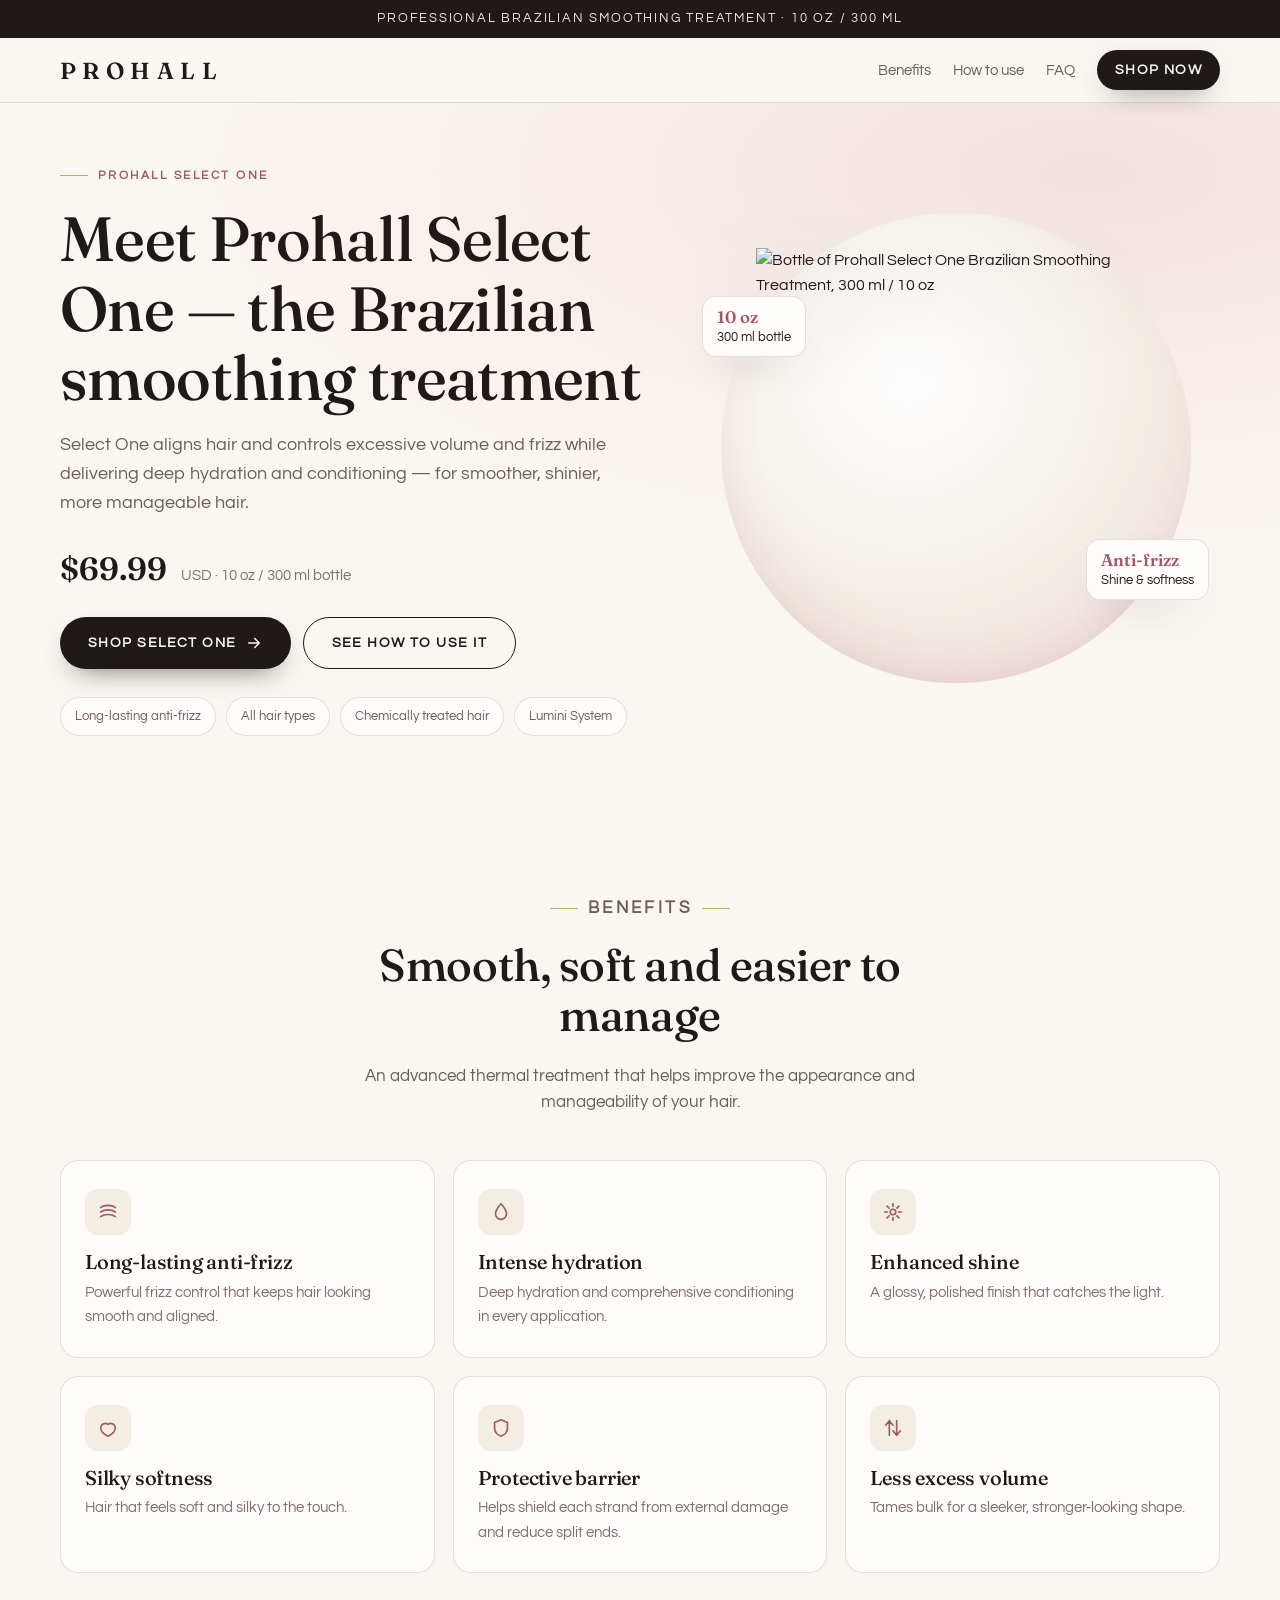
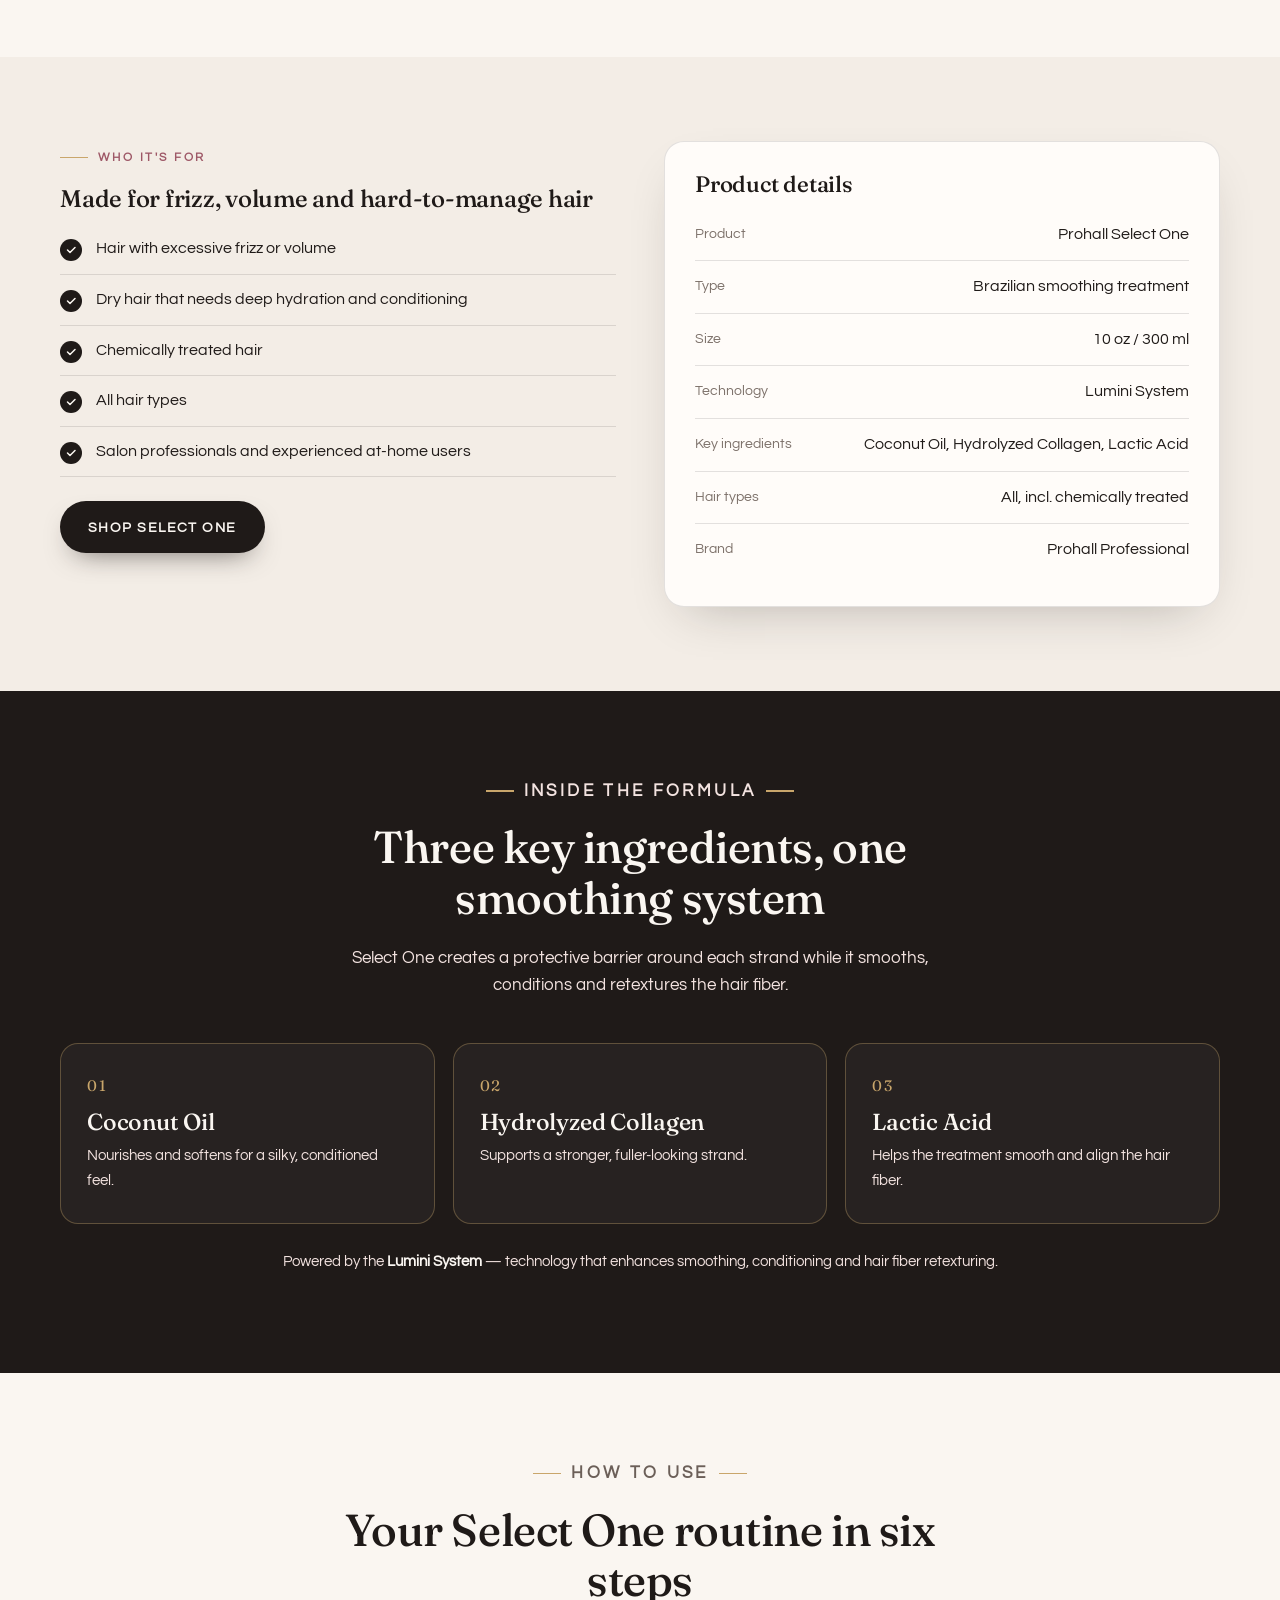
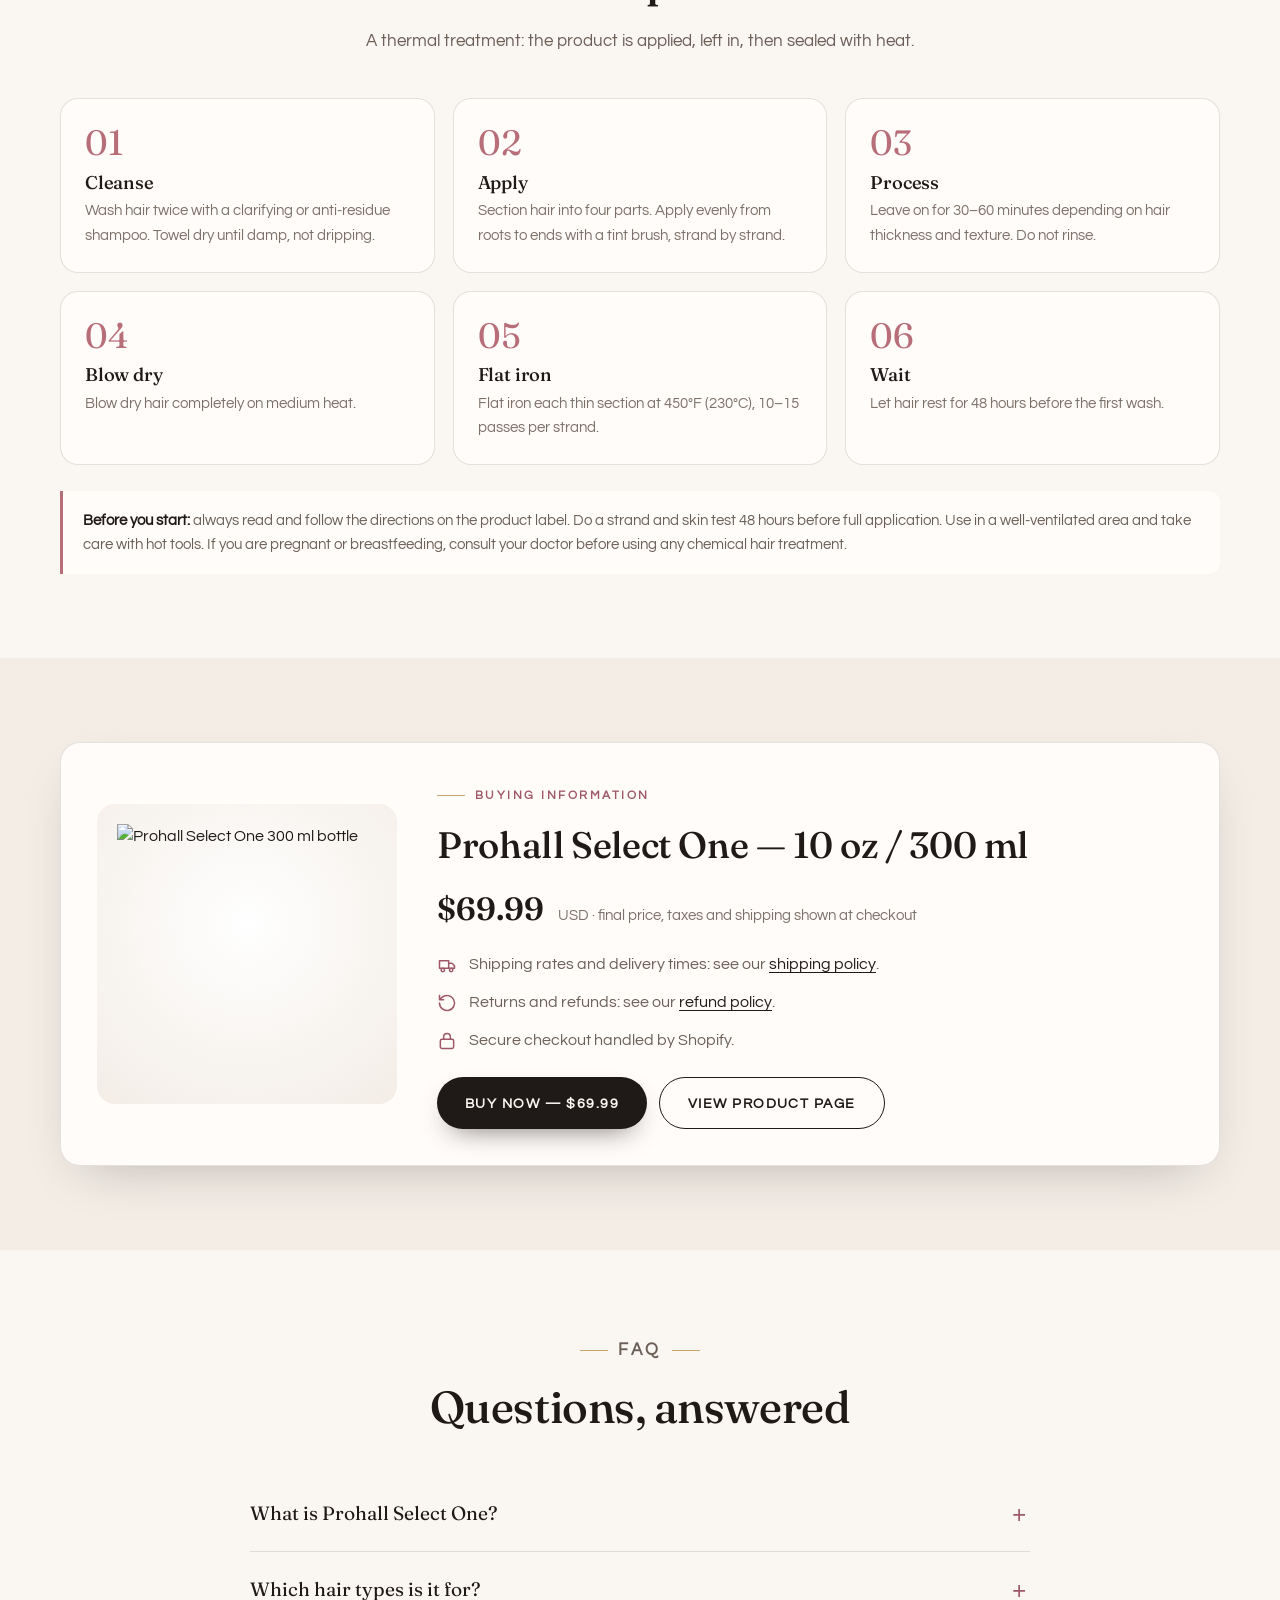
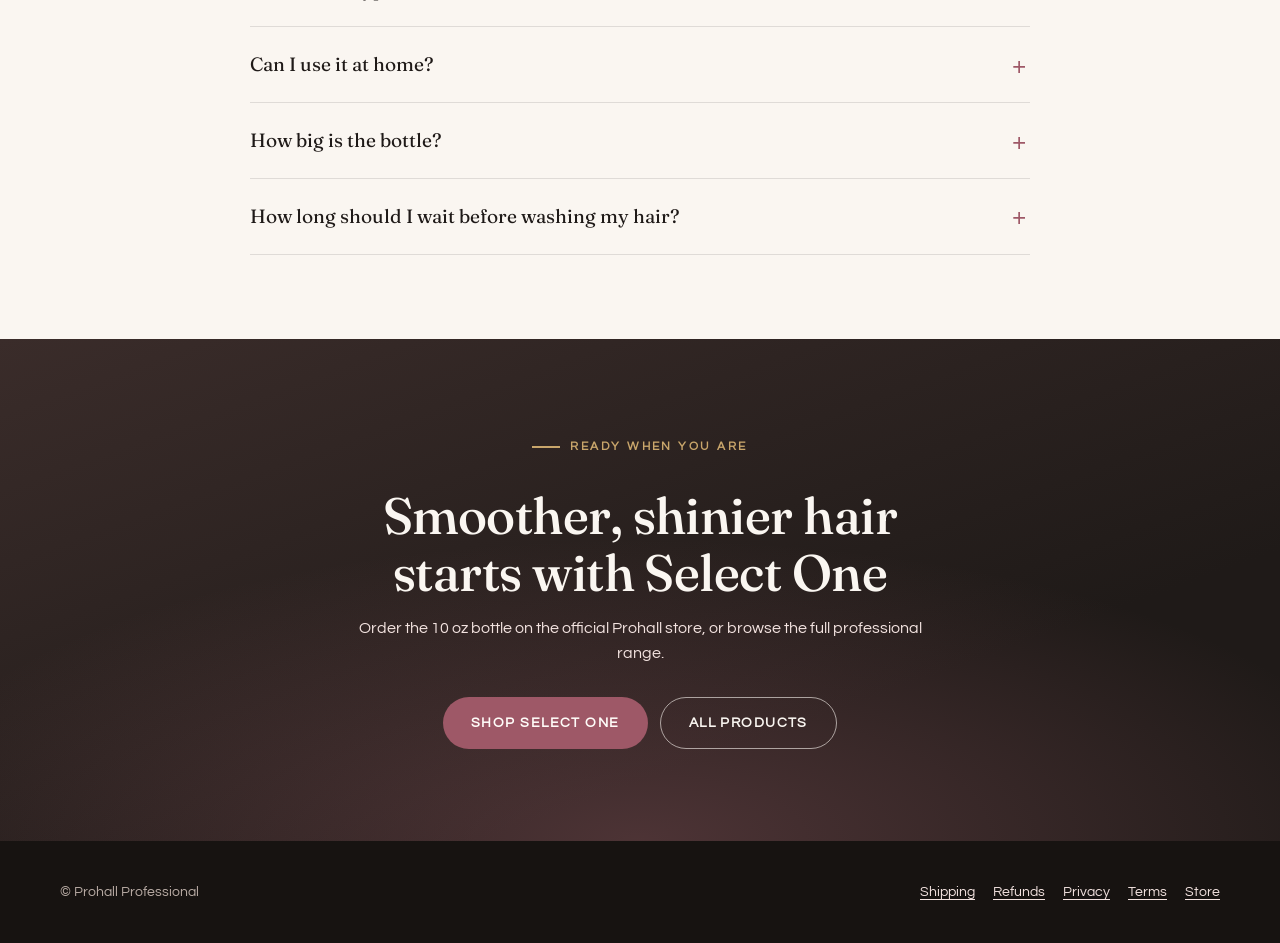
==== select-one/v1/a/index.html @ 4e87264a "Add Prohall Select One A/B landing pages (v1) Co-Authored-By: Claude Opus 5.5 <noreply@anthropic.com" ====
<!doctype html>
<html lang="en">
<head>
  <meta charset="utf-8">
  <meta name="viewport" content="width=device-width, initial-scale=1">
  <!-- VERSION A — headline test. Only the <title> and <h1> differ from version B. -->
  <title>Meet Prohall Select One | Brazilian Smoothing Treatment 10 oz</title>
  <meta name="description" content="Prohall Select One Brazilian Smoothing Treatment 10 oz (300 ml). Controls frizz and excess volume with deep hydration. Suitable for all hair types, including chemically treated hair.">
  <meta name="robots" content="noindex">
  <link rel="preconnect" href="https://fonts.googleapis.com">
  <link rel="preconnect" href="https://fonts.gstatic.com" crossorigin>
  <link rel="stylesheet" href="https://fonts.googleapis.com/css2?family=Fraunces:ital,opsz,wght@0,9..144,400..700;1,9..144,400..700&family=Questrial&display=swap">
  <link rel="preload" as="image" href="https://cdn.shopify.com/s/files/1/0581/4065/5793/files/select-one-300ml-02.png?v=1778501764&width=900">
  <link rel="stylesheet" href="/select-one/v1/assets/styles.css">
</head>
<body>
  <a class="skip" href="#main">Skip to content</a>

  <div class="announce">Professional Brazilian smoothing treatment &middot; 10 oz / 300 ml</div>

  <header class="site-header">
    <div class="wrap">
      <span class="logo" aria-label="Prohall">PROHALL</span>
      <nav class="header-links" aria-label="Page">
        <a class="hide-sm" href="#benefits">Benefits</a>
        <a class="hide-sm" href="#how-to-use">How to use</a>
        <a class="hide-sm" href="#faq">FAQ</a>
        <a class="btn btn-primary" href="https://shop.prohall.ai/products/prohall-select-one">Shop now</a>
      </nav>
    </div>
  </header>

  <main id="main">

    <!-- ============ HERO ============ -->
    <section class="hero" aria-labelledby="hero-title">
      <div class="wrap hero-grid">
        <div>
          <p class="eyebrow">Prohall Select One</p>
          <h1 id="hero-title">Meet Prohall Select One — the Brazilian smoothing treatment</h1>
          <p class="hero-lede">Select One aligns hair and controls excessive volume and frizz while delivering deep hydration and conditioning — for smoother, shinier, more manageable hair.</p>

          <div class="price-row">
            <span class="price">$69.99</span>
            <span class="price-note">USD &middot; 10 oz / 300 ml bottle</span>
          </div>

          <div class="cta-row">
            <a class="btn btn-primary" href="https://shop.prohall.ai/products/prohall-select-one">
              Shop Select One
              <svg viewBox="0 0 24 24" fill="none" stroke="currentColor" stroke-width="2" stroke-linecap="round" stroke-linejoin="round" aria-hidden="true"><path d="M5 12h14M13 6l6 6-6 6"/></svg>
            </a>
            <a class="btn btn-ghost" href="#how-to-use">See how to use it</a>
          </div>

          <ul class="chips" aria-label="Product highlights">
            <li>Long-lasting anti-frizz</li>
            <li>All hair types</li>
            <li>Chemically treated hair</li>
            <li>Lumini System</li>
          </ul>
        </div>

        <div class="hero-visual">
          <div class="halo" aria-hidden="true"></div>
          <img src="https://cdn.shopify.com/s/files/1/0581/4065/5793/files/select-one-300ml-02.png?v=1778501764&width=900"
               width="800" height="800"
               alt="Bottle of Prohall Select One Brazilian Smoothing Treatment, 300 ml / 10 oz">
          <div class="float-tag t1" aria-hidden="true"><strong>10 oz</strong>300 ml bottle</div>
          <div class="float-tag t2" aria-hidden="true"><strong>Anti-frizz</strong>Shine &amp; softness</div>
        </div>
      </div>
    </section>

    <!-- ============ BENEFITS ============ -->
    <section class="section" id="benefits" aria-labelledby="benefits-title">
      <div class="wrap">
        <div class="section-head center">
          <p class="eyebrow">Benefits</p>
          <h2 id="benefits-title">Smooth, soft and easier to manage</h2>
          <p>An advanced thermal treatment that helps improve the appearance and manageability of your hair.</p>
        </div>

        <div class="benefits">
          <article class="benefit">
            <div class="icon"><svg viewBox="0 0 24 24" fill="none" stroke="currentColor" stroke-width="1.8" stroke-linecap="round" stroke-linejoin="round" aria-hidden="true"><path d="M4 7c4-3 12-3 16 0M4 12c4-3 12-3 16 0M4 17c4-3 12-3 16 0"/></svg></div>
            <h3>Long-lasting anti-frizz</h3>
            <p>Powerful frizz control that keeps hair looking smooth and aligned.</p>
          </article>
          <article class="benefit">
            <div class="icon"><svg viewBox="0 0 24 24" fill="none" stroke="currentColor" stroke-width="1.8" stroke-linecap="round" stroke-linejoin="round" aria-hidden="true"><path d="M12 3s6 6.5 6 11a6 6 0 0 1-12 0c0-4.5 6-11 6-11z"/></svg></div>
            <h3>Intense hydration</h3>
            <p>Deep hydration and comprehensive conditioning in every application.</p>
          </article>
          <article class="benefit">
            <div class="icon"><svg viewBox="0 0 24 24" fill="none" stroke="currentColor" stroke-width="1.8" stroke-linecap="round" stroke-linejoin="round" aria-hidden="true"><path d="M12 3v3M12 18v3M3 12h3M18 12h3M5.6 5.6l2.1 2.1M16.3 16.3l2.1 2.1M5.6 18.4l2.1-2.1M16.3 7.7l2.1-2.1"/><circle cx="12" cy="12" r="3"/></svg></div>
            <h3>Enhanced shine</h3>
            <p>A glossy, polished finish that catches the light.</p>
          </article>
          <article class="benefit">
            <div class="icon"><svg viewBox="0 0 24 24" fill="none" stroke="currentColor" stroke-width="1.8" stroke-linecap="round" stroke-linejoin="round" aria-hidden="true"><path d="M20 12c0 5-8 9-8 9s-8-4-8-9a5 5 0 0 1 8-4 5 5 0 0 1 8 4z"/></svg></div>
            <h3>Silky softness</h3>
            <p>Hair that feels soft and silky to the touch.</p>
          </article>
          <article class="benefit">
            <div class="icon"><svg viewBox="0 0 24 24" fill="none" stroke="currentColor" stroke-width="1.8" stroke-linecap="round" stroke-linejoin="round" aria-hidden="true"><path d="M12 3l7 3v6c0 4.5-3 7.5-7 9-4-1.5-7-4.5-7-9V6z"/></svg></div>
            <h3>Protective barrier</h3>
            <p>Helps shield each strand from external damage and reduce split ends.</p>
          </article>
          <article class="benefit">
            <div class="icon"><svg viewBox="0 0 24 24" fill="none" stroke="currentColor" stroke-width="1.8" stroke-linecap="round" stroke-linejoin="round" aria-hidden="true"><path d="M8 4v16M16 4v16M4 9l4-5 4 5M12 15l4 5 4-5"/></svg></div>
            <h3>Less excess volume</h3>
            <p>Tames bulk for a sleeker, stronger-looking shape.</p>
          </article>
        </div>
      </div>
    </section>

    <!-- ============ WHO IT'S FOR + SPEC ============ -->
    <section class="section section-alt" id="details" aria-labelledby="details-title">
      <div class="wrap split">
        <div>
          <p class="eyebrow">Who it's for</p>
          <h2 id="details-title">Made for frizz, volume and hard-to-manage hair</h2>
          <ul class="ticks">
            <li>Hair with excessive frizz or volume</li>
            <li>Dry hair that needs deep hydration and conditioning</li>
            <li>Chemically treated hair</li>
            <li>All hair types</li>
            <li>Salon professionals and experienced at-home users</li>
          </ul>
          <a class="btn btn-primary" href="https://shop.prohall.ai/products/prohall-select-one">Shop Select One</a>
        </div>

        <aside class="spec" aria-label="Product details">
          <h3>Product details</h3>
          <dl>
            <dt>Product</dt><dd>Prohall Select One</dd>
            <dt>Type</dt><dd>Brazilian smoothing treatment</dd>
            <dt>Size</dt><dd>10 oz / 300 ml</dd>
            <dt>Technology</dt><dd>Lumini System</dd>
            <dt>Key ingredients</dt><dd>Coconut Oil, Hydrolyzed Collagen, Lactic Acid</dd>
            <dt>Hair types</dt><dd>All, incl. chemically treated</dd>
            <dt>Brand</dt><dd>Prohall Professional</dd>
          </dl>
        </aside>
      </div>
    </section>

    <!-- ============ INGREDIENTS ============ -->
    <section class="section section-dark" id="ingredients" aria-labelledby="ingredients-title">
      <div class="wrap">
        <div class="section-head center">
          <p class="eyebrow">Inside the formula</p>
          <h2 id="ingredients-title">Three key ingredients, one smoothing system</h2>
          <p>Select One creates a protective barrier around each strand while it smooths, conditions and retextures the hair fiber.</p>
        </div>
        <div class="ingredients">
          <article class="ingredient">
            <span class="num">01</span>
            <h3>Coconut Oil</h3>
            <p>Nourishes and softens for a silky, conditioned feel.</p>
          </article>
          <article class="ingredient">
            <span class="num">02</span>
            <h3>Hydrolyzed Collagen</h3>
            <p>Supports a stronger, fuller-looking strand.</p>
          </article>
          <article class="ingredient">
            <span class="num">03</span>
            <h3>Lactic Acid</h3>
            <p>Helps the treatment smooth and align the hair fiber.</p>
          </article>
        </div>
        <p class="lumini">Powered by the <strong>Lumini System</strong> — technology that enhances smoothing, conditioning and hair fiber retexturing.</p>
      </div>
    </section>

    <!-- ============ HOW TO USE ============ -->
    <section class="section" id="how-to-use" aria-labelledby="howto-title">
      <div class="wrap">
        <div class="section-head center">
          <p class="eyebrow">How to use</p>
          <h2 id="howto-title">Your Select One routine in six steps</h2>
          <p>A thermal treatment: the product is applied, left in, then sealed with heat.</p>
        </div>
        <ol class="steps">
          <li><h3>Cleanse</h3><p>Wash hair twice with a clarifying or anti-residue shampoo. Towel dry until damp, not dripping.</p></li>
          <li><h3>Apply</h3><p>Section hair into four parts. Apply evenly from roots to ends with a tint brush, strand by strand.</p></li>
          <li><h3>Process</h3><p>Leave on for 30–60 minutes depending on hair thickness and texture. Do not rinse.</p></li>
          <li><h3>Blow dry</h3><p>Blow dry hair completely on medium heat.</p></li>
          <li><h3>Flat iron</h3><p>Flat iron each thin section at 450°F (230°C), 10–15 passes per strand.</p></li>
          <li><h3>Wait</h3><p>Let hair rest for 48 hours before the first wash.</p></li>
        </ol>
        <div class="note">
          <strong>Before you start:</strong> always read and follow the directions on the product label. Do a strand and skin test 48 hours before full application. Use in a well-ventilated area and take care with hot tools. If you are pregnant or breastfeeding, consult your doctor before using any chemical hair treatment.
        </div>
      </div>
    </section>

    <!-- ============ BUYING INFORMATION ============ -->
    <section class="section section-alt" id="buy" aria-labelledby="buy-title">
      <div class="wrap">
        <div class="buy-card">
          <div class="pack">
            <img src="https://cdn.shopify.com/s/files/1/0581/4065/5793/files/select-one-300ml-02.png?v=1778501764&width=600"
                 width="600" height="600" loading="lazy"
                 alt="Prohall Select One 300 ml bottle">
          </div>
          <div>
            <p class="eyebrow">Buying information</p>
            <h2 id="buy-title">Prohall Select One — 10 oz / 300 ml</h2>
            <div class="price-row" style="margin:6px 0 4px">
              <span class="price">$69.99</span>
              <span class="price-note">USD &middot; final price, taxes and shipping shown at checkout</span>
            </div>
            <ul class="info-list">
              <li>
                <svg viewBox="0 0 24 24" fill="none" stroke="currentColor" stroke-width="1.8" stroke-linecap="round" stroke-linejoin="round" aria-hidden="true"><path d="M3 7h11v9H3zM14 10h4l3 3v3h-7"/><circle cx="7" cy="18" r="2"/><circle cx="17" cy="18" r="2"/></svg>
                <span>Shipping rates and delivery times: see our <a href="https://shop.prohall.ai/policies/shipping-policy">shipping policy</a>.</span>
              </li>
              <li>
                <svg viewBox="0 0 24 24" fill="none" stroke="currentColor" stroke-width="1.8" stroke-linecap="round" stroke-linejoin="round" aria-hidden="true"><path d="M3 12a9 9 0 1 0 3-6.7L3 8M3 3v5h5"/></svg>
                <span>Returns and refunds: see our <a href="https://shop.prohall.ai/policies/refund-policy">refund policy</a>.</span>
              </li>
              <li>
                <svg viewBox="0 0 24 24" fill="none" stroke="currentColor" stroke-width="1.8" stroke-linecap="round" stroke-linejoin="round" aria-hidden="true"><rect x="4" y="10" width="16" height="11" rx="2"/><path d="M8 10V7a4 4 0 0 1 8 0v3"/></svg>
                <span>Secure checkout handled by Shopify.</span>
              </li>
            </ul>
            <div class="cta-row">
              <a class="btn btn-primary" href="https://shop.prohall.ai/cart/44396030230705:1">Buy now — $69.99</a>
              <a class="btn btn-ghost" href="https://shop.prohall.ai/products/prohall-select-one">View product page</a>
            </div>
          </div>
        </div>
      </div>
    </section>

    <!-- ============ FAQ ============ -->
    <section class="section" id="faq" aria-labelledby="faq-title">
      <div class="wrap">
        <div class="section-head center">
          <p class="eyebrow">FAQ</p>
          <h2 id="faq-title">Questions, answered</h2>
        </div>
        <div class="faq">
          <details>
            <summary>What is Prohall Select One?</summary>
            <p>Select One is a professional Brazilian smoothing treatment from Prohall Professional. It aligns hair and controls excessive volume and frizz while delivering deep hydration and conditioning, using the Lumini System with Coconut Oil, Hydrolyzed Collagen and Lactic Acid.</p>
          </details>
          <details>
            <summary>Which hair types is it for?</summary>
            <p>Select One is suitable for all hair types, including chemically treated hair.</p>
          </details>
          <details>
            <summary>Can I use it at home?</summary>
            <p>Select One is designed for salon professionals, and it can also be applied at home with proper technique. Follow the label directions carefully and use a flat iron you are comfortable with.</p>
          </details>
          <details>
            <summary>How big is the bottle?</summary>
            <p>Each bottle contains 10 oz (300 ml).</p>
          </details>
          <details>
            <summary>How long should I wait before washing my hair?</summary>
            <p>Let your hair rest for 48 hours after the treatment before the first wash.</p>
          </details>
        </div>
      </div>
    </section>

    <!-- ============ FINAL ACTION ============ -->
    <section class="final" aria-labelledby="final-title">
      <div class="wrap">
        <p class="eyebrow">Ready when you are</p>
        <h2 id="final-title">Smoother, shinier hair starts with Select One</h2>
        <p>Order the 10 oz bottle on the official Prohall store, or browse the full professional range.</p>
        <div class="cta-row">
          <a class="btn btn-gold" href="https://shop.prohall.ai/products/prohall-select-one">Shop Select One</a>
          <a class="btn btn-ghost" href="https://shop.prohall.ai/collections/all">All products</a>
        </div>
      </div>
    </section>
  </main>

  <footer class="site-footer">
    <div class="wrap">
      <span>&copy; Prohall Professional</span>
      <nav aria-label="Store policies">
        <a href="https://shop.prohall.ai/policies/shipping-policy">Shipping</a>
        <a href="https://shop.prohall.ai/policies/refund-policy">Refunds</a>
        <a href="https://shop.prohall.ai/policies/privacy-policy">Privacy</a>
        <a href="https://shop.prohall.ai/policies/terms-of-service">Terms</a>
        <a href="https://shop.prohall.ai/">Store</a>
      </nav>
    </div>
  </footer>

  <div class="sticky-buy">
    <span class="s-name"><strong>Select One</strong>$69.99 &middot; 10 oz</span>
    <a class="btn btn-primary" href="https://shop.prohall.ai/products/prohall-select-one">Shop now</a>
  </div>

  <!-- Split tracking: replace this tag with the EXACT one copied from
       Split -> New run -> Install tracking. Same tag on A and B. -->
  <script defer src="https://YOUR-TOOL-DOMAIN/external-landing.js"
    data-split-experiment="EXPERIMENT-ID-FROM-DASHBOARD"
    data-split-storefront="shop.prohall.ai"></script>
</body>
</html>
---- select-one/v1/assets/styles.css ----
/* Prohall Select One — shared layout for versions A and B.
   Both pages load this same file so only the headline differs. */

:root {
  /* Tokens matched to the live shop.prohall.ai theme ("Blush & Champagne", lux-tokens.css) */
  --ivory: #FAF6F1;      /* --lux-canvas   */
  --cream: #F3EDE6;      /* --lux-canvas-2 */
  --sand: #F3E3E0;       /* --lux-blush    */
  --espresso: #1F1A18;   /* --lux-ink      */
  --cocoa: #6B5F58;      /* --lux-ink-soft */
  --muted: #7d716a;
  --gold: #B76E79;       /* --lux-rose (primary accent) */
  --gold-deep: #9E5867;  /* --lux-rose-deep */
  --champagne: #C9A66B;  /* --lux-gold, used sparingly */
  --line: rgba(31, 26, 24, .12);
  --white: #FFFCF9;      /* --lux-card */
  --radius: 18px;        /* theme card radius */
  --radius-lg: 20px;     /* theme media radius */
  --shadow: 0 20px 50px -24px rgba(31, 26, 24, .3);
  --ease: cubic-bezier(.16, 1, .3, 1);
  --serif: "Fraunces", "Cormorant Garamond", Georgia, "Times New Roman", serif;
  --sans: "Questrial", -apple-system, BlinkMacSystemFont, "Segoe UI", Roboto, Arial, sans-serif;
  --wrap: 1200px;        /* theme page width */
}

*, *::before, *::after { box-sizing: border-box; }
html { scroll-behavior: smooth; -webkit-text-size-adjust: 100%; }
@media (prefers-reduced-motion: reduce) { html { scroll-behavior: auto; } * { transition: none !important; animation: none !important; } }

body {
  margin: 0;
  font-family: var(--sans);
  font-size: 16px;
  line-height: 1.6;
  color: var(--espresso);
  background: var(--ivory);
  -webkit-font-smoothing: antialiased;
}

img { max-width: 100%; height: auto; display: block; }
a { color: inherit; }
h1, h2, h3 { font-family: var(--serif); font-weight: 500; line-height: 1.12; margin: 0 0 .5em; letter-spacing: -.01em; }
p { margin: 0 0 1em; }

.wrap { width: 100%; max-width: var(--wrap); margin: 0 auto; padding: 0 20px; }

.skip { position: absolute; left: -9999px; top: 0; background: var(--espresso); color: var(--white); padding: 10px 16px; z-index: 100; }
.skip:focus { left: 12px; top: 12px; }

:focus-visible { outline: 3px solid var(--gold); outline-offset: 3px; border-radius: 6px; }

/* ---------- Buttons ---------- */
.btn {
  display: inline-flex; align-items: center; justify-content: center; gap: .55em;
  min-height: 52px; padding: 0 28px;
  border-radius: 999px;
  font-weight: 600; font-size: .9rem; letter-spacing: .1em; text-transform: uppercase;
  text-decoration: none;
  transition: transform .35s var(--ease), background-color .35s var(--ease), box-shadow .35s var(--ease), color .35s var(--ease);
}
.btn:hover { transform: translateY(-1px); }
.btn-primary { background: var(--espresso); color: var(--ivory); box-shadow: 0 12px 28px -14px rgba(31, 26, 24, .7); }
.btn-primary:hover { background: var(--gold-deep); }
.btn-ghost { background: transparent; color: var(--espresso); border: 1.5px solid var(--espresso); }
.btn-ghost:hover { background: var(--espresso); color: var(--ivory); }
.btn-gold { background: var(--gold-deep); color: var(--white); }
.btn-gold:hover { background: #874a57; }
.btn svg { width: 18px; height: 18px; flex: none; }

/* ---------- Announcement + header ---------- */
.announce {
  background: var(--espresso); color: var(--sand);
  text-align: center; font-size: .8rem; letter-spacing: .14em; text-transform: uppercase;
  padding: 9px 16px;
}
.site-header { border-bottom: 1px solid var(--line); background: rgba(250, 246, 241, .92); backdrop-filter: blur(8px); position: sticky; top: 0; z-index: 20; }
.site-header .wrap { display: flex; align-items: center; justify-content: space-between; height: 64px; }
.logo { font-family: var(--serif); font-size: 1.45rem; letter-spacing: .28em; text-decoration: none; font-weight: 600; }
.header-links { display: flex; align-items: center; gap: 22px; font-size: .92rem; }
.header-links a { text-decoration: none; color: var(--cocoa); }
.header-links a:hover { color: var(--espresso); text-decoration: underline; text-underline-offset: 4px; }
.header-links .btn { min-height: 40px; padding: 0 18px; font-size: .88rem; color: var(--ivory); }
.header-links .btn:hover { color: var(--ivory); text-decoration: none; }
@media (max-width: 640px) { .header-links .hide-sm { display: none; } }

/* ---------- Hero ---------- */
.hero { position: relative; overflow: hidden; padding: 56px 0 72px; background: radial-gradient(120% 90% at 85% 10%, #F3E3E0 0%, rgba(243, 227, 224, 0) 60%), var(--ivory); }
.hero-grid { display: grid; grid-template-columns: 1.05fr .95fr; gap: 48px; align-items: center; }
.eyebrow { display: inline-flex; align-items: center; gap: 10px; font-size: .78rem; letter-spacing: .2em; text-transform: uppercase; color: var(--gold-deep); font-weight: 600; margin-bottom: 18px; }
.eyebrow::before { content: ""; width: 28px; height: 1.5px; background: var(--champagne); }
.hero h1 { font-size: clamp(2.3rem, 5.2vw, 3.9rem); margin-bottom: 18px; }
.hero h1 em { font-style: italic; color: var(--gold-deep); }
.hero-lede { font-size: 1.12rem; color: var(--cocoa); max-width: 34em; }
.price-row { display: flex; align-items: baseline; gap: 14px; margin: 26px 0 22px; flex-wrap: wrap; }
.price { font-family: var(--serif); font-size: 2rem; font-weight: 600; }
.price-note { color: var(--muted); font-size: .92rem; }
.cta-row { display: flex; flex-wrap: wrap; gap: 12px; }
.chips { list-style: none; padding: 0; margin: 28px 0 0; display: flex; flex-wrap: wrap; gap: 10px; }
.chips li { font-size: .84rem; padding: 8px 14px; border: 1px solid var(--line); border-radius: 999px; background: var(--white); color: var(--cocoa); }

.hero-visual { position: relative; display: grid; place-items: center; }
.hero-visual .halo { position: absolute; width: min(92%, 470px); aspect-ratio: 1; border-radius: 50%; background: radial-gradient(circle at 40% 35%, #fff 0%, var(--cream) 55%, var(--sand) 100%); box-shadow: inset 0 -30px 60px -30px rgba(183, 110, 121, .3); }
.hero-visual img { position: relative; width: min(78%, 400px); filter: drop-shadow(0 30px 40px rgba(31, 26, 24, .25)); }
.float-tag { position: absolute; background: var(--white); border: 1px solid var(--line); border-radius: 14px; padding: 10px 14px; font-size: .82rem; box-shadow: var(--shadow); line-height: 1.3; }
.float-tag strong { display: block; font-family: var(--serif); font-size: 1.05rem; font-weight: 600; color: var(--gold-deep); }
.float-tag.t1 { top: 12%; left: 2%; }
.float-tag.t2 { bottom: 12%; right: 2%; }

@media (max-width: 880px) {
  .hero { padding: 36px 0 56px; }
  .hero-grid { grid-template-columns: 1fr; gap: 36px; }
  .hero-visual { order: -1; min-height: 240px; }
  .hero-visual .halo { width: min(64%, 260px); }
  .hero-visual img { width: min(46%, 200px); }
  .float-tag { padding: 7px 11px; font-size: .74rem; }
  .float-tag strong { font-size: .92rem; }
  .float-tag.t1 { top: 6%; left: 0; }
  .float-tag.t2 { bottom: 6%; right: 0; }
  .hero h1 { font-size: clamp(2rem, 8.4vw, 2.6rem); }
  .announce { font-size: .7rem; letter-spacing: .1em; }
  .cta-row .btn { flex: 1 1 100%; }
}

/* ---------- Sections ---------- */
section { scroll-margin-top: 72px; }
.section { padding: 84px 0; }
.section-alt { background: var(--cream); }
.section-dark { background: var(--espresso); color: var(--ivory); }
.section-head { max-width: 640px; margin-bottom: 44px; }
.section-head.center { margin-left: auto; margin-right: auto; text-align: center; }
.section-head.center .eyebrow::after { content: ""; width: 28px; height: 1.5px; background: var(--champagne); }
.section-dark .eyebrow, .final .eyebrow { color: var(--champagne); }
.section-head h2 { font-size: clamp(1.9rem, 3.8vw, 2.8rem); }
.section-head p { color: var(--cocoa); font-size: 1.05rem; }
.section-dark .section-head p { color: var(--sand); }
@media (max-width: 640px) { .section { padding: 60px 0; } }

/* Benefits */
.benefits { display: grid; grid-template-columns: repeat(3, 1fr); gap: 18px; }
.benefit { background: var(--white); border: 1px solid var(--line); border-radius: var(--radius); padding: 28px 24px; transition: transform .2s ease, box-shadow .2s ease; }
.benefit:hover { transform: translateY(-3px); box-shadow: var(--shadow); }
.benefit .icon { width: 46px; height: 46px; border-radius: 12px; display: grid; place-items: center; background: var(--cream); color: var(--gold-deep); margin-bottom: 16px; }
.benefit .icon svg { width: 22px; height: 22px; }
.benefit h3 { font-size: 1.25rem; margin-bottom: 6px; }
.benefit p { color: var(--muted); margin: 0; font-size: .96rem; }
@media (max-width: 880px) { .benefits { grid-template-columns: 1fr 1fr; } }
@media (max-width: 560px) { .benefits { grid-template-columns: 1fr; } }

/* Who it's for + spec */
.split { display: grid; grid-template-columns: 1fr 1fr; gap: 48px; align-items: start; }
@media (max-width: 880px) { .split { grid-template-columns: 1fr; gap: 32px; } }
.ticks { list-style: none; padding: 0; margin: 0 0 24px; }
.ticks li { position: relative; padding: 12px 0 12px 36px; border-bottom: 1px solid var(--line); }
.ticks li::before { content: ""; position: absolute; left: 0; top: 15px; width: 22px; height: 22px; border-radius: 50%; background: var(--espresso) url("data:image/svg+xml,%3Csvg xmlns='http://www.w3.org/2000/svg' viewBox='0 0 24 24' fill='none' stroke='%23FAF6F1' stroke-width='3' stroke-linecap='round' stroke-linejoin='round'%3E%3Cpath d='M5 12l5 5L20 7'/%3E%3C/svg%3E") center / 12px no-repeat; }
.spec { background: var(--white); border: 1px solid var(--line); border-radius: var(--radius-lg); padding: 30px; box-shadow: var(--shadow); }
.spec h3 { font-size: 1.4rem; }
.spec dl { margin: 0; display: grid; grid-template-columns: auto 1fr; }
.spec dt, .spec dd { padding: 13px 0; border-bottom: 1px solid var(--line); margin: 0; }
.spec dt { color: var(--muted); font-size: .9rem; padding-right: 18px; }
.spec dd { font-weight: 500; text-align: right; }
.spec dl > :nth-last-child(-n+2) { border-bottom: 0; }

/* Ingredients */
.ingredients { display: grid; grid-template-columns: repeat(3, 1fr); gap: 18px; }
.ingredient { border: 1px solid rgba(201, 166, 107, .35); border-radius: var(--radius); padding: 30px 26px; background: rgba(255, 255, 255, .04); }
.ingredient .num { font-family: var(--serif); font-size: .95rem; color: var(--champagne); letter-spacing: .1em; }
.ingredient h3 { font-size: 1.45rem; margin: 10px 0 8px; color: var(--ivory); }
.ingredient p { color: var(--sand); margin: 0; font-size: .96rem; }
.lumini { margin-top: 26px; text-align: center; color: var(--sand); font-size: .95rem; }
.lumini strong { color: var(--ivory); }
@media (max-width: 880px) { .ingredients { grid-template-columns: 1fr; } }

/* Steps */
.steps { list-style: none; counter-reset: step; padding: 0; margin: 0; display: grid; grid-template-columns: repeat(3, 1fr); gap: 18px; }
.steps li { counter-increment: step; background: var(--white); border: 1px solid var(--line); border-radius: var(--radius); padding: 26px 24px 24px; position: relative; }
.steps li::before { content: counter(step, decimal-leading-zero); font-family: var(--serif); font-size: 2.2rem; color: var(--gold); line-height: 1; display: block; margin-bottom: 12px; }
.steps h3 { font-size: 1.15rem; margin-bottom: 6px; }
.steps p { margin: 0; color: var(--muted); font-size: .95rem; }
@media (max-width: 880px) { .steps { grid-template-columns: 1fr 1fr; } }
@media (max-width: 560px) { .steps { grid-template-columns: 1fr; } }
.note { margin-top: 26px; padding: 18px 20px; border-left: 3px solid var(--gold); background: var(--white); border-radius: 0 12px 12px 0; font-size: .92rem; color: var(--cocoa); }
.note strong { color: var(--espresso); }

/* Buying info */
.buy-card { display: grid; grid-template-columns: 300px 1fr; gap: 40px; align-items: center; background: var(--white); border: 1px solid var(--line); border-radius: var(--radius-lg); padding: 36px; box-shadow: var(--shadow); }
.buy-card .pack { background: radial-gradient(circle at 50% 40%, #fff, var(--cream)); border-radius: var(--radius); padding: 20px; }
.buy-card h2 { font-size: clamp(1.7rem, 3vw, 2.3rem); }
.info-list { list-style: none; padding: 0; margin: 18px 0 24px; display: grid; gap: 12px; }
.info-list li { display: flex; gap: 12px; align-items: flex-start; color: var(--cocoa); }
.info-list svg { width: 20px; height: 20px; flex: none; color: var(--gold-deep); margin-top: 3px; }
.info-list a { color: var(--espresso); font-weight: 500; text-underline-offset: 3px; }
@media (max-width: 760px) { .buy-card { grid-template-columns: 1fr; padding: 24px; gap: 20px; } .buy-card .pack { max-width: 240px; margin: 0 auto; } }

/* FAQ */
.faq { max-width: 780px; margin: 0 auto; }
.faq details { border-bottom: 1px solid var(--line); }
.faq summary { list-style: none; cursor: pointer; padding: 22px 40px 22px 0; font-family: var(--serif); font-size: 1.2rem; position: relative; }
.faq summary::-webkit-details-marker { display: none; }
.faq summary::after { content: "+"; position: absolute; right: 4px; top: 50%; transform: translateY(-50%); font-family: var(--sans); font-size: 1.6rem; color: var(--gold-deep); transition: transform .2s ease; }
.faq details[open] summary::after { transform: translateY(-50%) rotate(45deg); }
.faq details p { color: var(--cocoa); padding-bottom: 20px; margin: 0; }

/* Final CTA */
.final { text-align: center; background: linear-gradient(160deg, #3a2c2a 0%, var(--espresso) 70%); color: var(--ivory); padding: 92px 0; position: relative; overflow: hidden; }
.final::before { content: ""; position: absolute; inset: auto -10% -60% -10%; height: 120%; background: radial-gradient(closest-side, rgba(183, 110, 121, .3), transparent); pointer-events: none; }
.final .wrap { position: relative; }
.final h2 { font-size: clamp(2rem, 4.4vw, 3.2rem); max-width: 18ch; margin: 0 auto 14px; }
.final p { color: var(--sand); max-width: 36em; margin: 0 auto 30px; }
.final .cta-row { justify-content: center; }
.final .btn-ghost { color: var(--ivory); border-color: rgba(250, 246, 241, .6); }
.final .btn-ghost:hover { background: var(--ivory); color: var(--espresso); }
@media (max-width: 560px) { .final .cta-row .btn { flex: 1 1 100%; } }

/* Footer */
.site-footer { background: #171311; color: #b9aca5; padding: 40px 0 110px; font-size: .88rem; }
.site-footer .wrap { display: flex; flex-wrap: wrap; justify-content: space-between; gap: 20px; }
.site-footer nav { display: flex; flex-wrap: wrap; gap: 18px; }
.site-footer a { color: #F3E3E0; text-underline-offset: 3px; }
@media (min-width: 881px) { .site-footer { padding-bottom: 40px; } }

/* Sticky mobile buy bar */
.sticky-buy { position: fixed; left: 0; right: 0; bottom: 0; z-index: 30; display: none; align-items: center; gap: 12px; padding: 12px 16px calc(12px + env(safe-area-inset-bottom)); background: rgba(250, 246, 241, .97); border-top: 1px solid var(--line); box-shadow: 0 -10px 30px -18px rgba(31, 26, 24, .4); }
.sticky-buy .s-name { flex: 1; line-height: 1.25; font-size: .9rem; }
.sticky-buy .s-name strong { display: block; font-family: var(--serif); font-size: 1rem; }
.sticky-buy .btn { min-height: 46px; padding: 0 22px; }
@media (max-width: 880px) { .sticky-buy { display: flex; } }
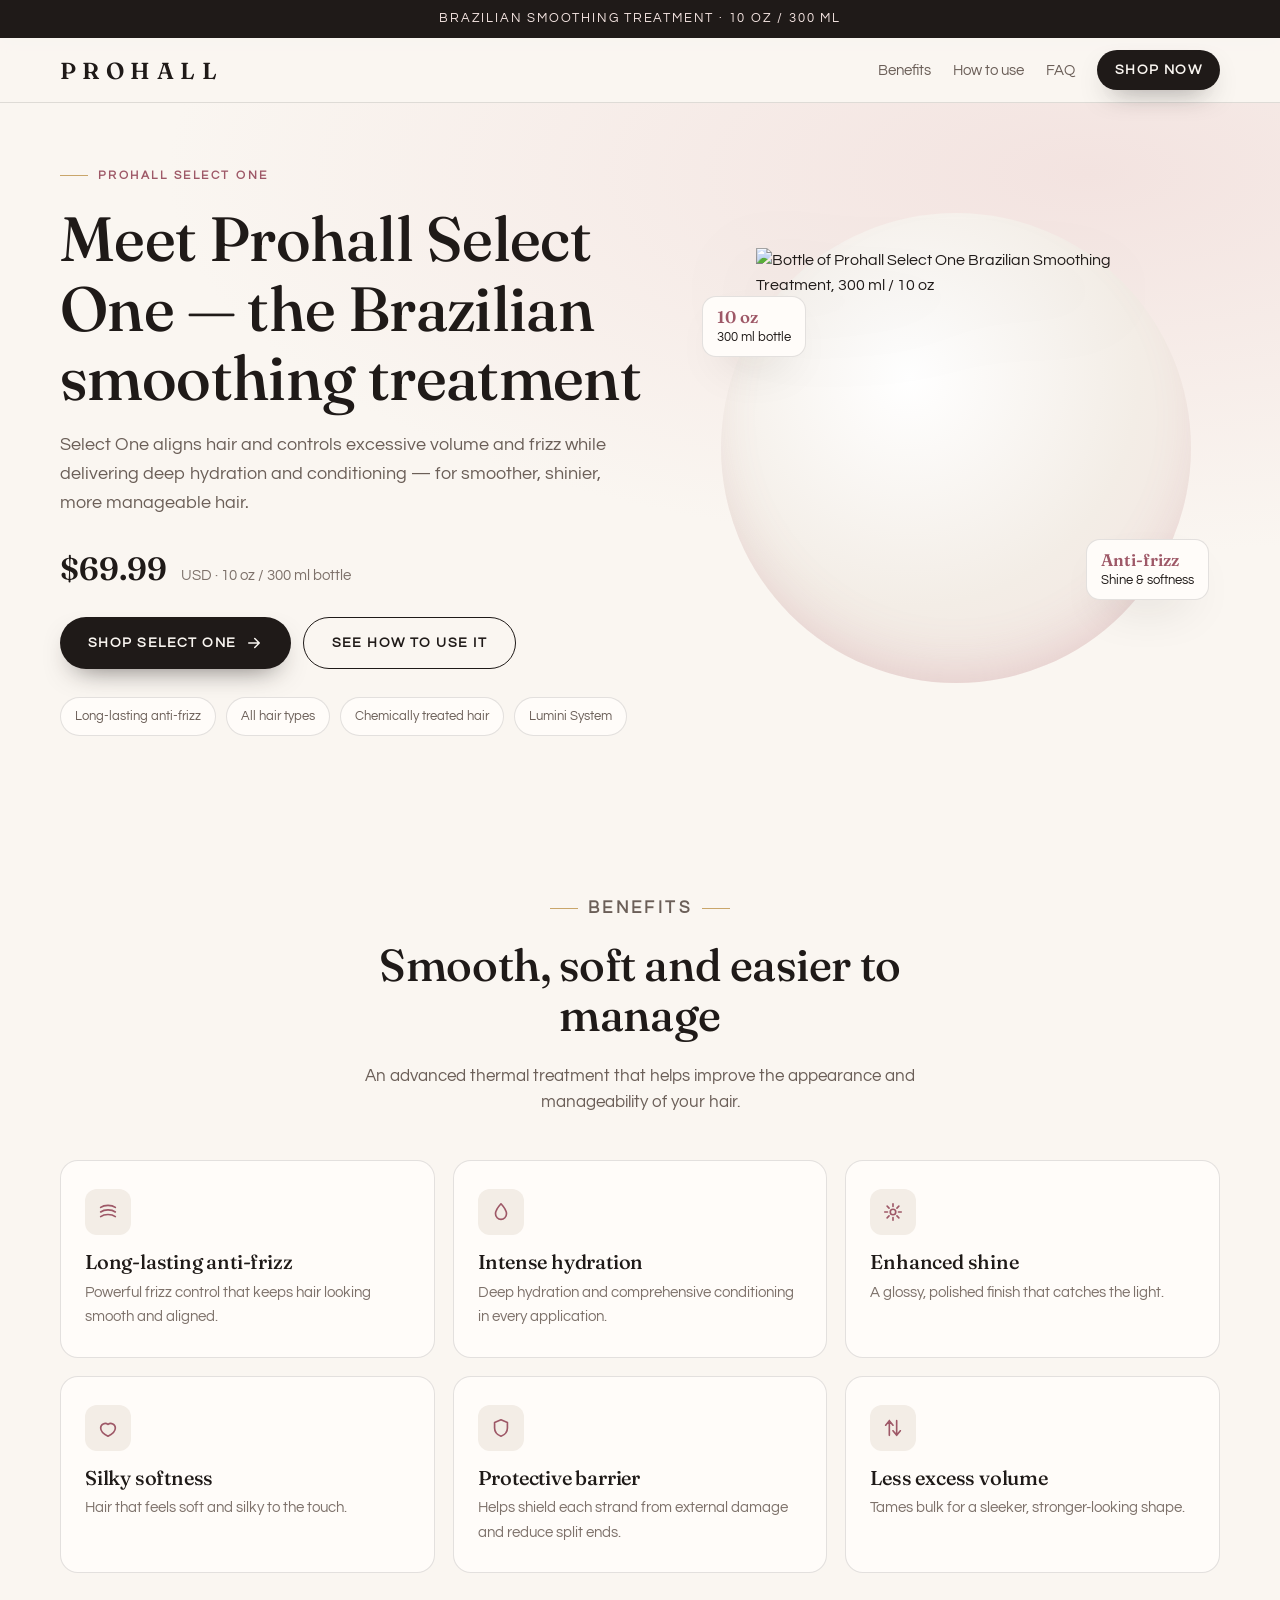
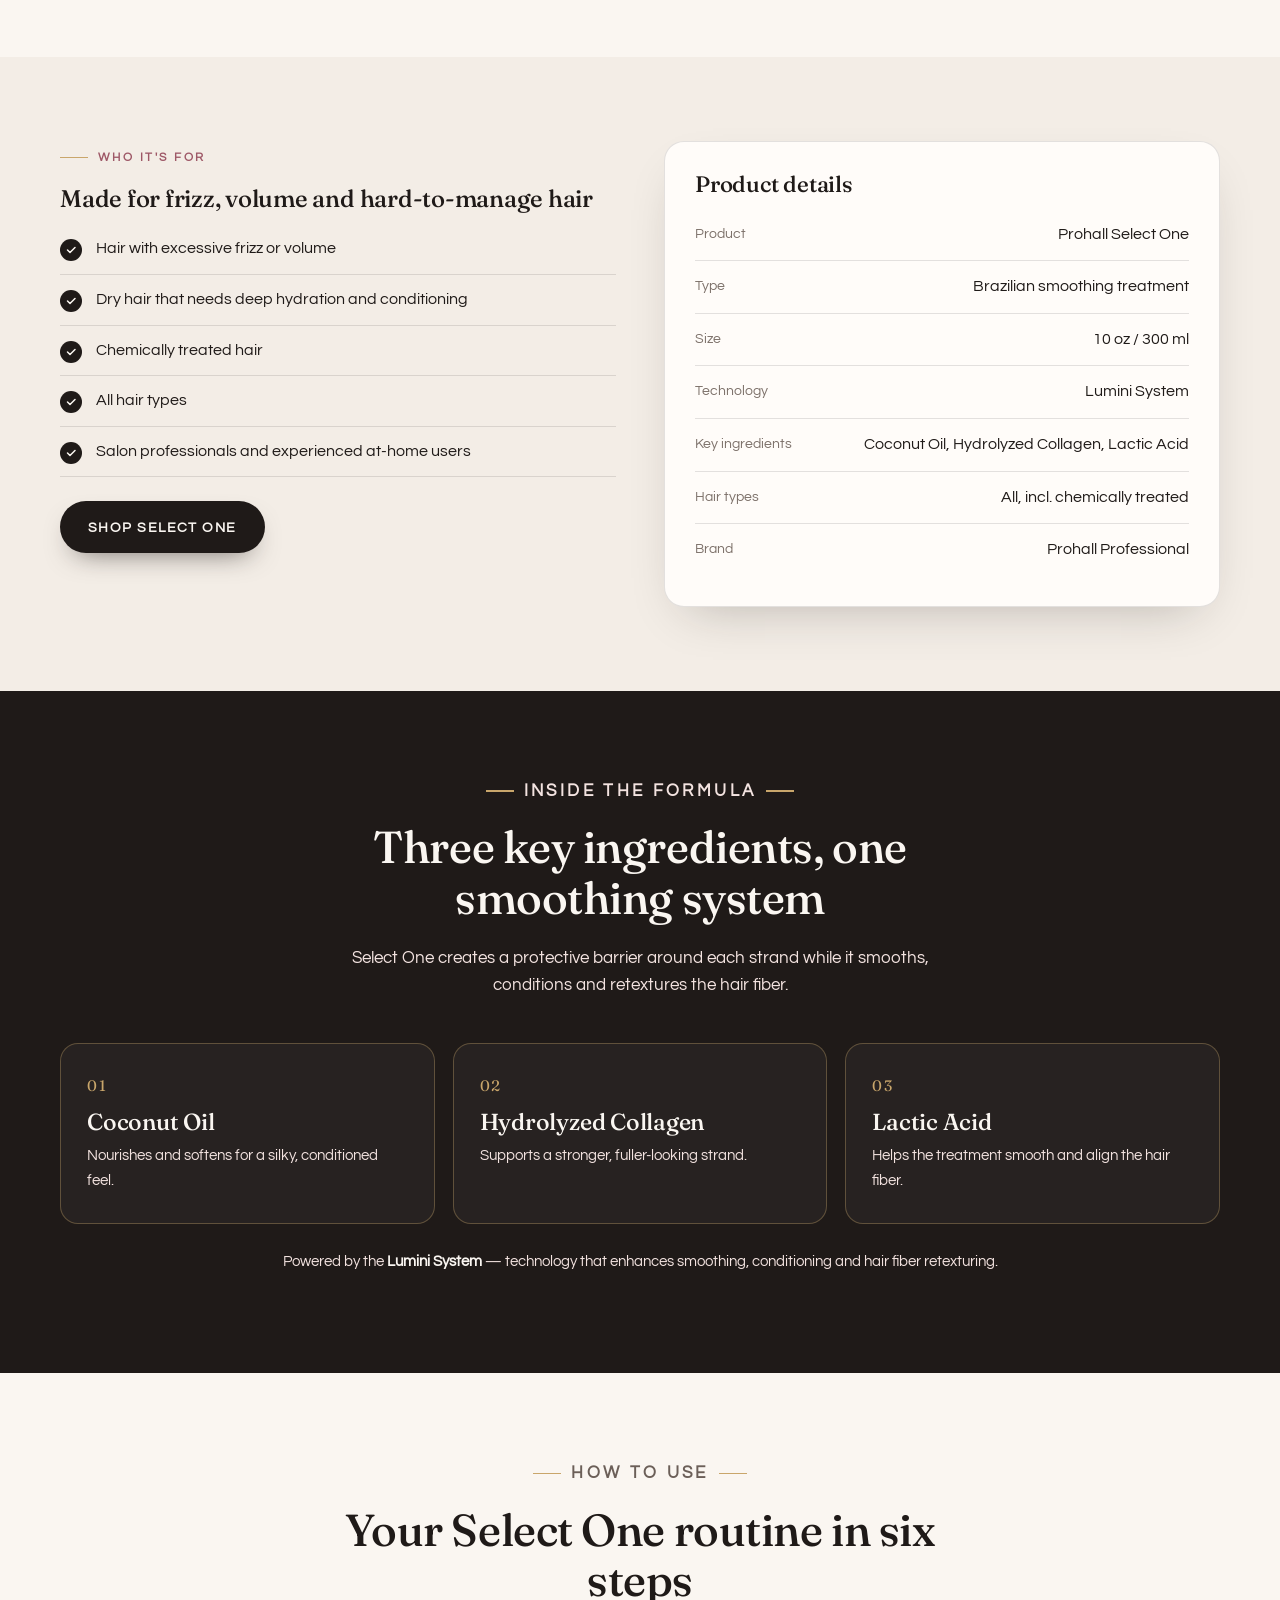
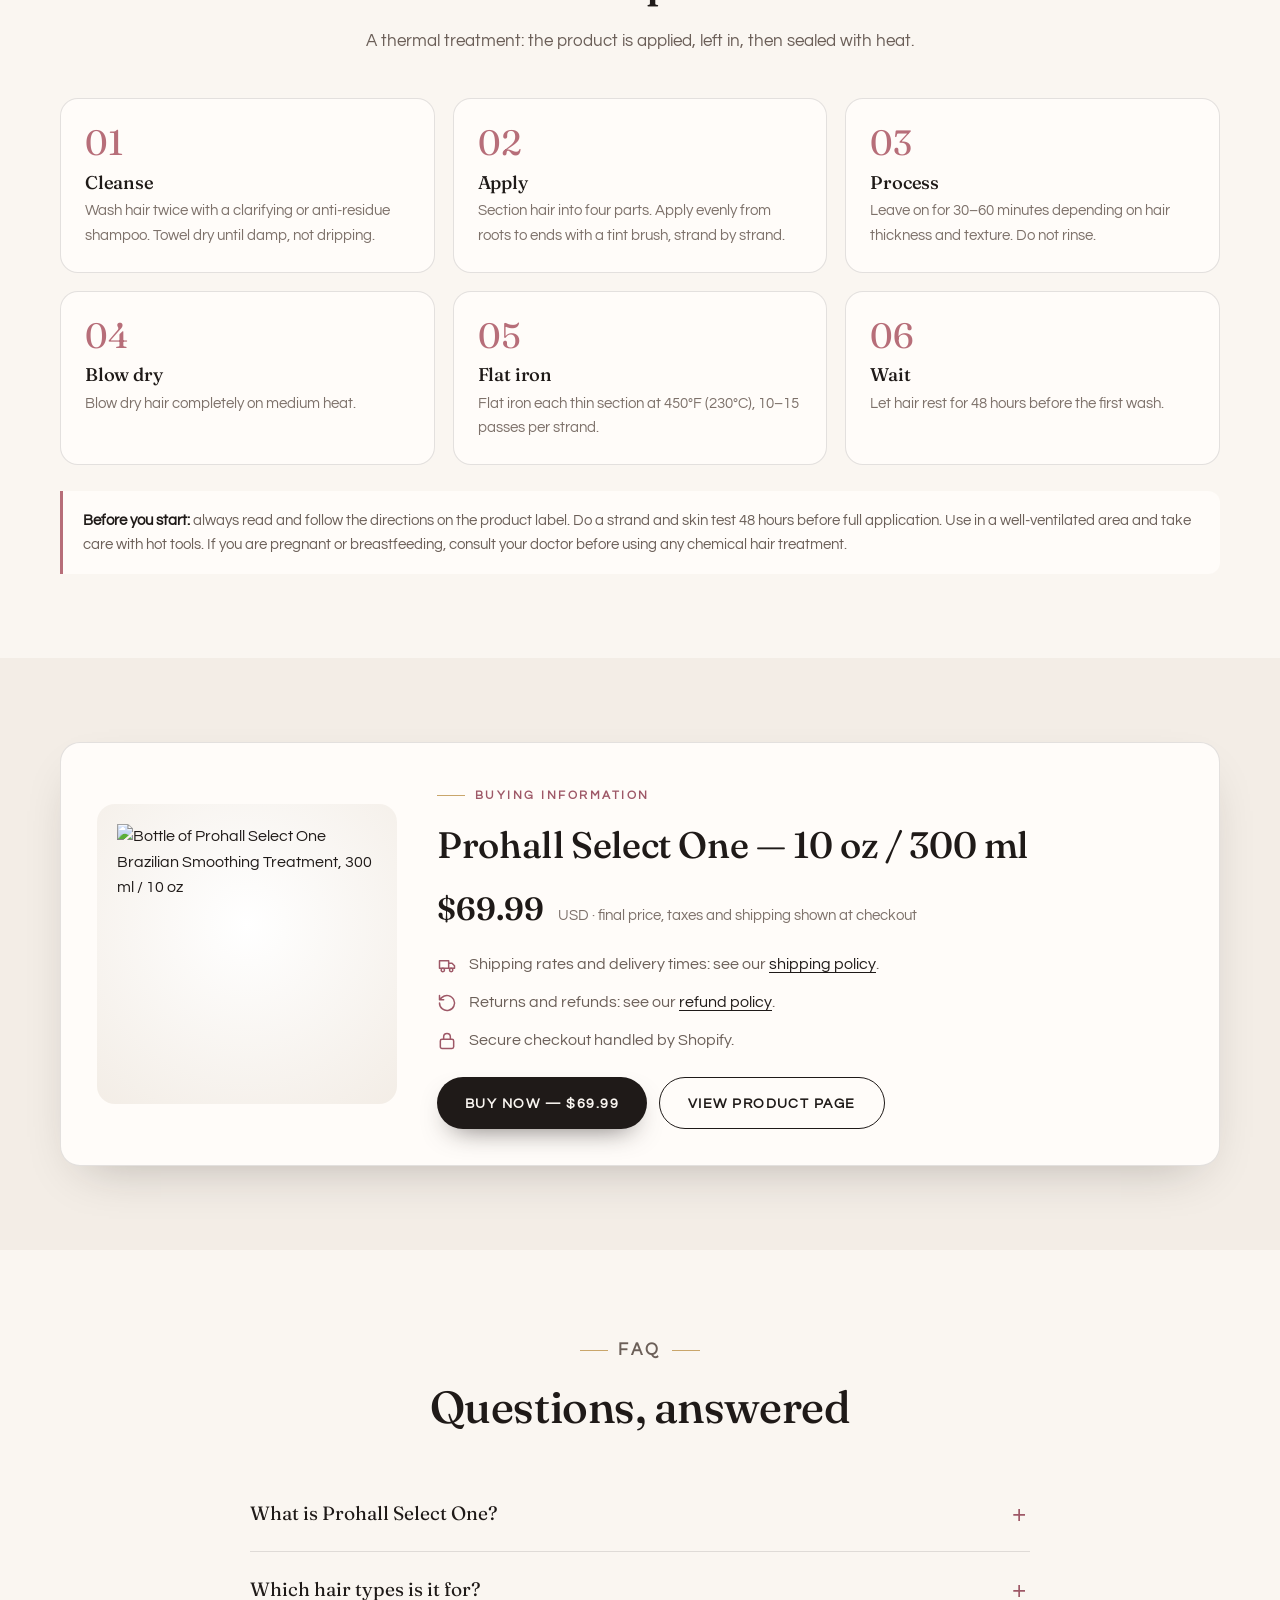
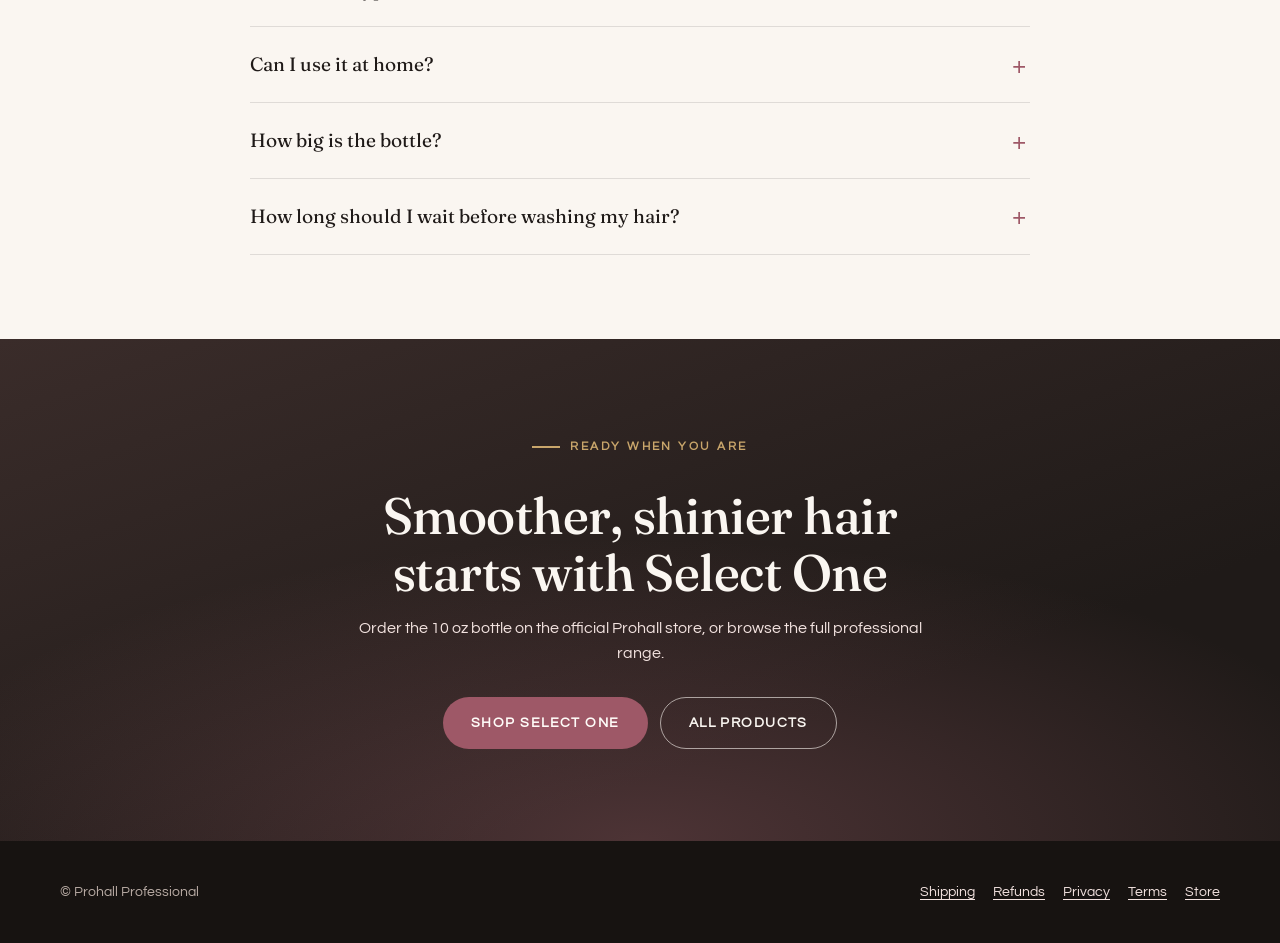
==== commit 44c766d1: "Switch to a layout A/B test with a new editorial design for B Version B now has its own layout (cent" ====
--- a/select-one/v1/a/index.html
+++ b/select-one/v1/a/index.html
@@ -3,7 +3,7 @@
 <head>
   <meta charset="utf-8">
   <meta name="viewport" content="width=device-width, initial-scale=1">
-  <!-- VERSION A — headline test. Only the <title> and <h1> differ from version B. -->
+  <!-- VERSION A — layout test. Same headline, copy, photos and offer as version B; only the layout differs. -->
   <title>Meet Prohall Select One | Brazilian Smoothing Treatment 10 oz</title>
   <meta name="description" content="Prohall Select One Brazilian Smoothing Treatment 10 oz (300 ml). Controls frizz and excess volume with deep hydration. Suitable for all hair types, including chemically treated hair.">
   <meta name="robots" content="noindex">
@@ -11,12 +11,12 @@
   <link rel="preconnect" href="https://fonts.gstatic.com" crossorigin>
   <link rel="stylesheet" href="https://fonts.googleapis.com/css2?family=Fraunces:ital,opsz,wght@0,9..144,400..700;1,9..144,400..700&family=Questrial&display=swap">
   <link rel="preload" as="image" href="https://cdn.shopify.com/s/files/1/0581/4065/5793/files/select-one-300ml-02.png?v=1778501764&width=900">
-  <link rel="stylesheet" href="/select-one/v1/assets/styles.css">
+  <link rel="stylesheet" href="../assets/styles.css">
 </head>
 <body>
   <a class="skip" href="#main">Skip to content</a>
 
-  <div class="announce">Professional Brazilian smoothing treatment &middot; 10 oz / 300 ml</div>
+  <div class="announce">Brazilian smoothing treatment · 10 oz / 300 ml</div>
 
   <header class="site-header">
     <div class="wrap">
@@ -53,12 +53,7 @@
             <a class="btn btn-ghost" href="#how-to-use">See how to use it</a>
           </div>
 
-          <ul class="chips" aria-label="Product highlights">
-            <li>Long-lasting anti-frizz</li>
-            <li>All hair types</li>
-            <li>Chemically treated hair</li>
-            <li>Lumini System</li>
-          </ul>
+          <ul class="chips" aria-label="Product highlights"><li>Long-lasting anti-frizz</li><li>All hair types</li><li>Chemically treated hair</li><li>Lumini System</li></ul>
         </div>
 
         <div class="hero-visual">
@@ -120,7 +115,7 @@
     <section class="section section-alt" id="details" aria-labelledby="details-title">
       <div class="wrap split">
         <div>
-          <p class="eyebrow">Who it's for</p>
+          <p class="eyebrow">Who it&#x27;s for</p>
           <h2 id="details-title">Made for frizz, volume and hard-to-manage hair</h2>
           <ul class="ticks">
             <li>Hair with excessive frizz or volume</li>
@@ -147,12 +142,12 @@
       </div>
     </section>
 
-    <!-- ============ INGREDIENTS ============ -->
-    <section class="section section-dark" id="ingredients" aria-labelledby="ingredients-title">
+    <!-- ============ FORMULA / KIT ============ -->
+    <section class="section section-dark" id="formula" aria-labelledby="formula-title">
       <div class="wrap">
         <div class="section-head center">
           <p class="eyebrow">Inside the formula</p>
-          <h2 id="ingredients-title">Three key ingredients, one smoothing system</h2>
+          <h2 id="formula-title">Three key ingredients, one smoothing system</h2>
           <p>Select One creates a protective barrier around each strand while it smooths, conditions and retextures the hair fiber.</p>
         </div>
         <div class="ingredients">
@@ -204,8 +199,8 @@
         <div class="buy-card">
           <div class="pack">
             <img src="https://cdn.shopify.com/s/files/1/0581/4065/5793/files/select-one-300ml-02.png?v=1778501764&width=600"
-                 width="600" height="600" loading="lazy"
-                 alt="Prohall Select One 300 ml bottle">
+                 width="800" height="800" loading="lazy"
+                 alt="Bottle of Prohall Select One Brazilian Smoothing Treatment, 300 ml / 10 oz">
           </div>
           <div>
             <p class="eyebrow">Buying information</p>
@@ -229,7 +224,7 @@
               </li>
             </ul>
             <div class="cta-row">
-              <a class="btn btn-primary" href="https://shop.prohall.ai/cart/44396030230705:1">Buy now — $69.99</a>
+              <a class="btn btn-primary" href="https://shop.prohall.ai/cart/44396030230705:1">Buy now &mdash; $69.99</a>
               <a class="btn btn-ghost" href="https://shop.prohall.ai/products/prohall-select-one">View product page</a>
             </div>
           </div>
--- a/select-one/v1/assets/styles.css
+++ b/select-one/v1/assets/styles.css
@@ -224,3 +224,31 @@
 .sticky-buy .s-name strong { display: block; font-family: var(--serif); font-size: 1rem; }
 .sticky-buy .btn { min-height: 46px; padding: 0 22px; }
 @media (max-width: 880px) { .sticky-buy { display: flex; } }
+
+/* ---------- Flexible grids (column count follows item count) ---------- */
+.ingredients.cols-2 { grid-template-columns: repeat(2, 1fr); max-width: 820px; margin: 0 auto; }
+.ingredients.cols-4 { grid-template-columns: repeat(4, 1fr); }
+.steps.cols-4 { grid-template-columns: repeat(4, 1fr); }
+@media (max-width: 1000px) { .ingredients.cols-4 { grid-template-columns: 1fr 1fr; } .steps.cols-4 { grid-template-columns: 1fr 1fr; } }
+@media (max-width: 560px) { .ingredients.cols-2, .ingredients.cols-4, .steps.cols-4 { grid-template-columns: 1fr; } }
+.ingredient .size { display: inline-block; margin-top: 12px; font-size: .8rem; letter-spacing: .12em; text-transform: uppercase; color: var(--champagne); }
+
+/* ---------- Product gallery ---------- */
+.gallery { display: grid; grid-template-columns: repeat(4, 1fr); gap: 14px; }
+.gallery figure { margin: 0; background: var(--white); border: 1px solid var(--line); border-radius: var(--radius); overflow: hidden; aspect-ratio: 1; }
+.gallery img { width: 100%; height: 100%; object-fit: cover; }
+@media (max-width: 760px) { .gallery { grid-template-columns: 1fr 1fr; } }
+
+/* ---------- Size picker (multi-variant products) ---------- */
+.sizes { display: grid; grid-template-columns: 1fr 1fr; gap: 12px; margin: 18px 0 22px; }
+.size-card { display: block; text-decoration: none; border: 1.5px solid var(--line); border-radius: var(--radius); padding: 16px 18px; background: var(--white); transition: border-color .35s var(--ease), transform .35s var(--ease); }
+.size-card:hover { border-color: var(--gold-deep); transform: translateY(-2px); }
+.size-card .sz { display: block; font-size: .78rem; letter-spacing: .14em; text-transform: uppercase; color: var(--muted); }
+.size-card .pr { display: block; font-family: var(--serif); font-size: 1.5rem; font-weight: 600; margin: 2px 0 6px; }
+.size-card .go { font-size: .82rem; font-weight: 600; letter-spacing: .08em; text-transform: uppercase; color: var(--gold-deep); }
+@media (max-width: 420px) { .sizes { grid-template-columns: 1fr; } }
+
+/* Keep tall product photos (e.g. portrait bottle shots) in proportion */
+.hero-visual img { max-height: 480px; object-fit: contain; }
+.buy-card .pack img { max-height: 320px; width: 100%; object-fit: contain; }
+@media (max-width: 880px) { .hero-visual img { max-height: 260px; } }
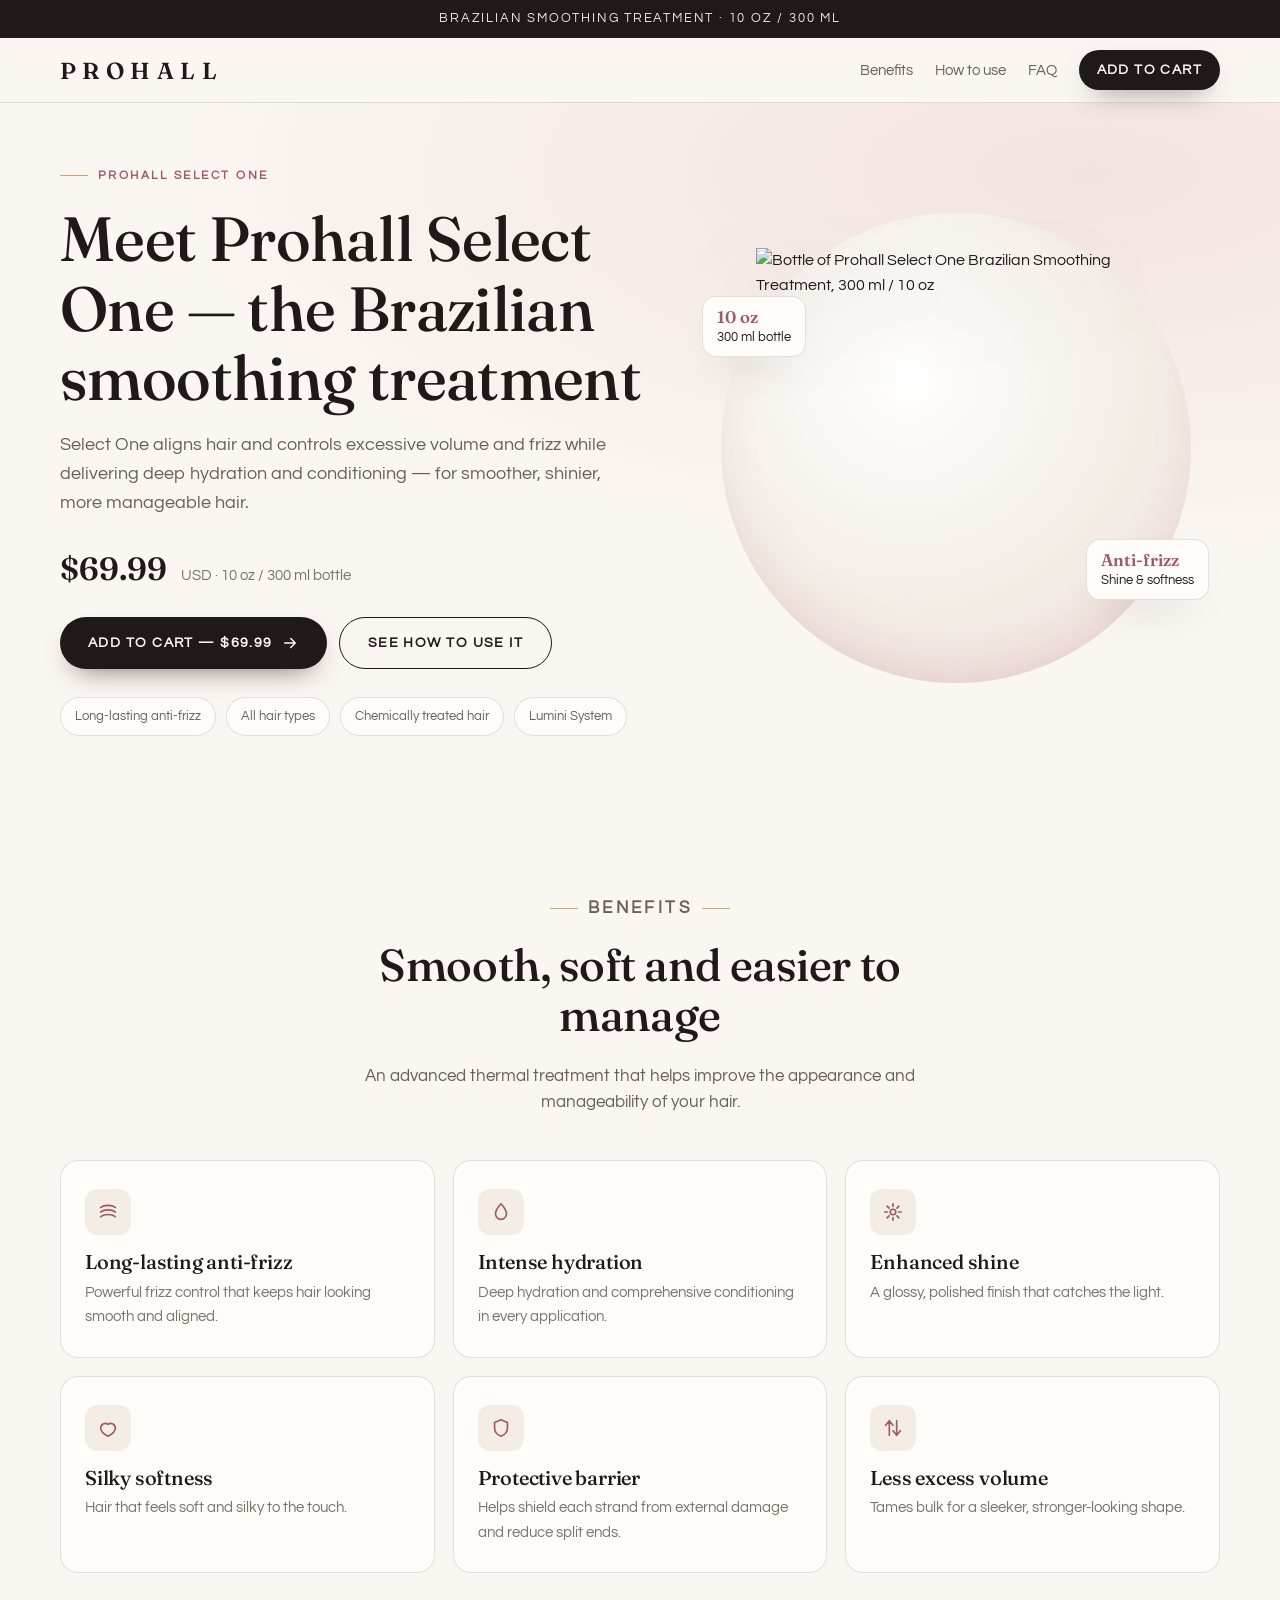
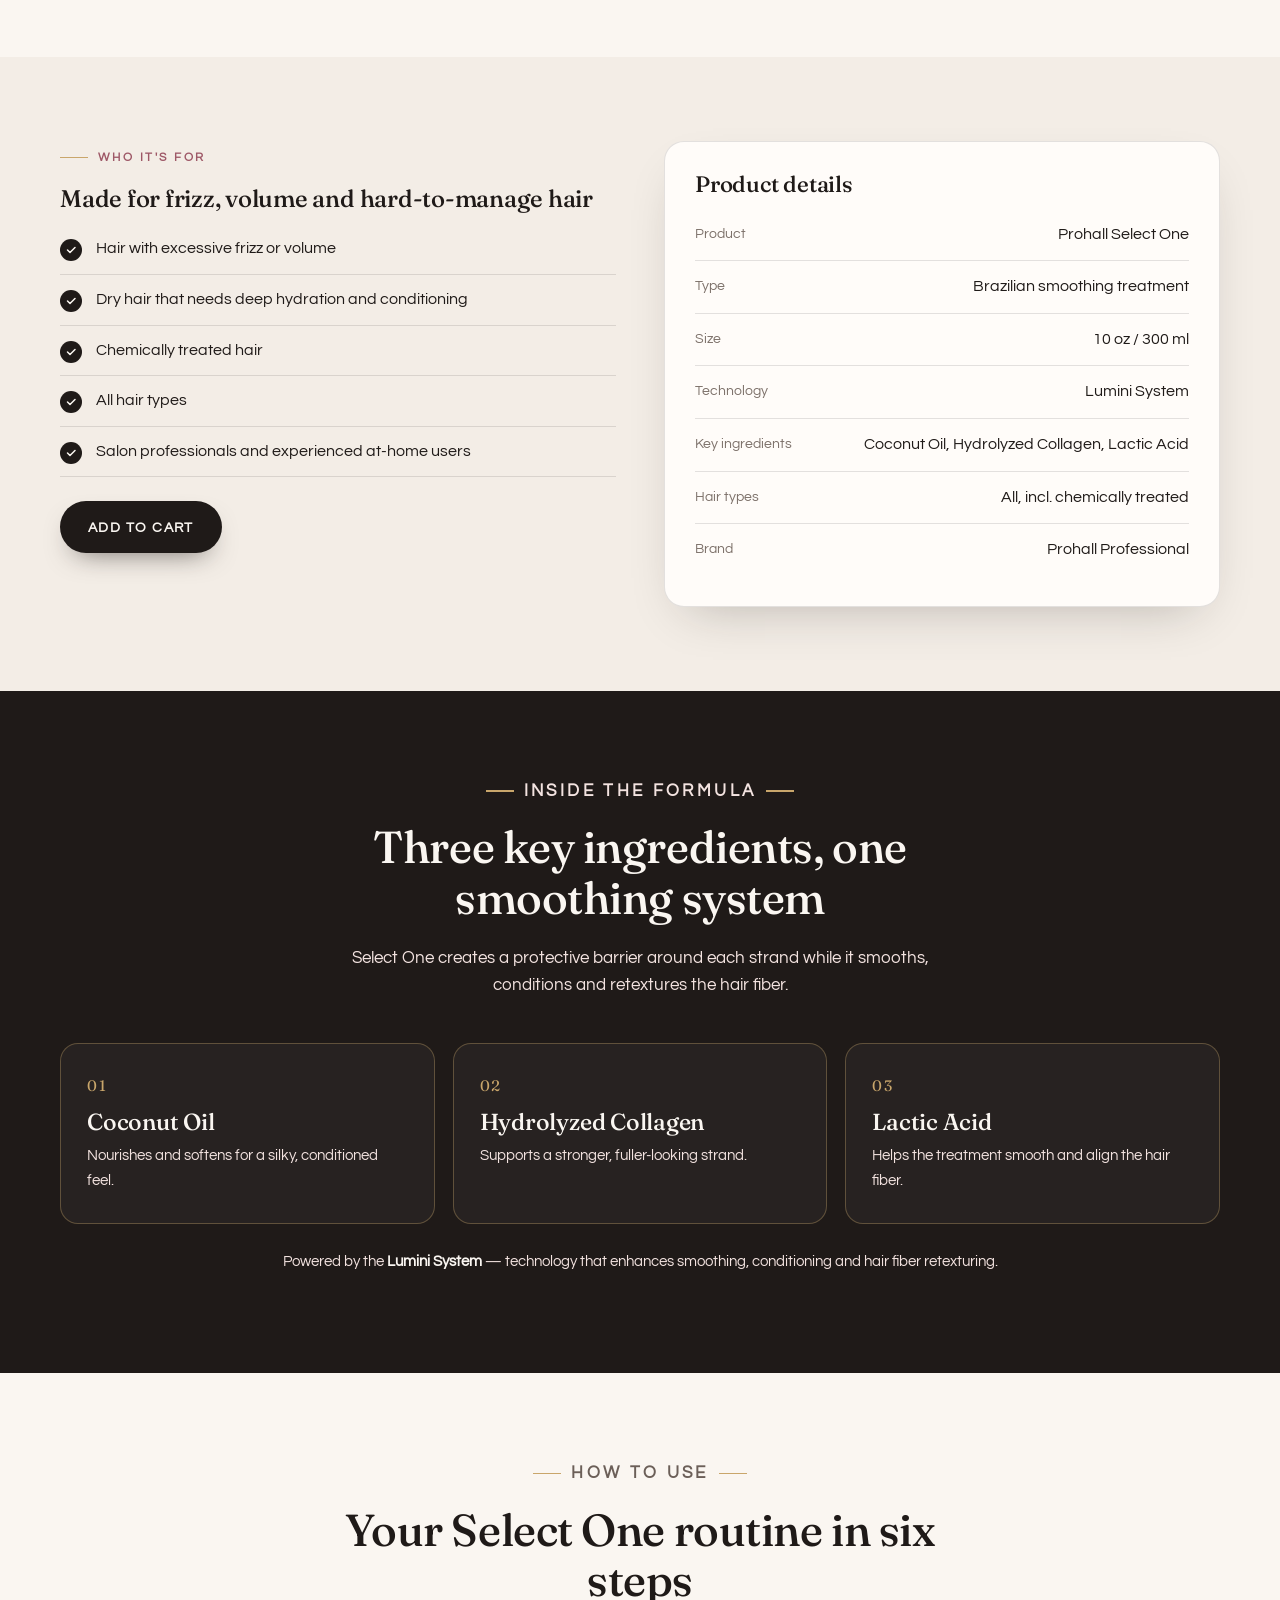
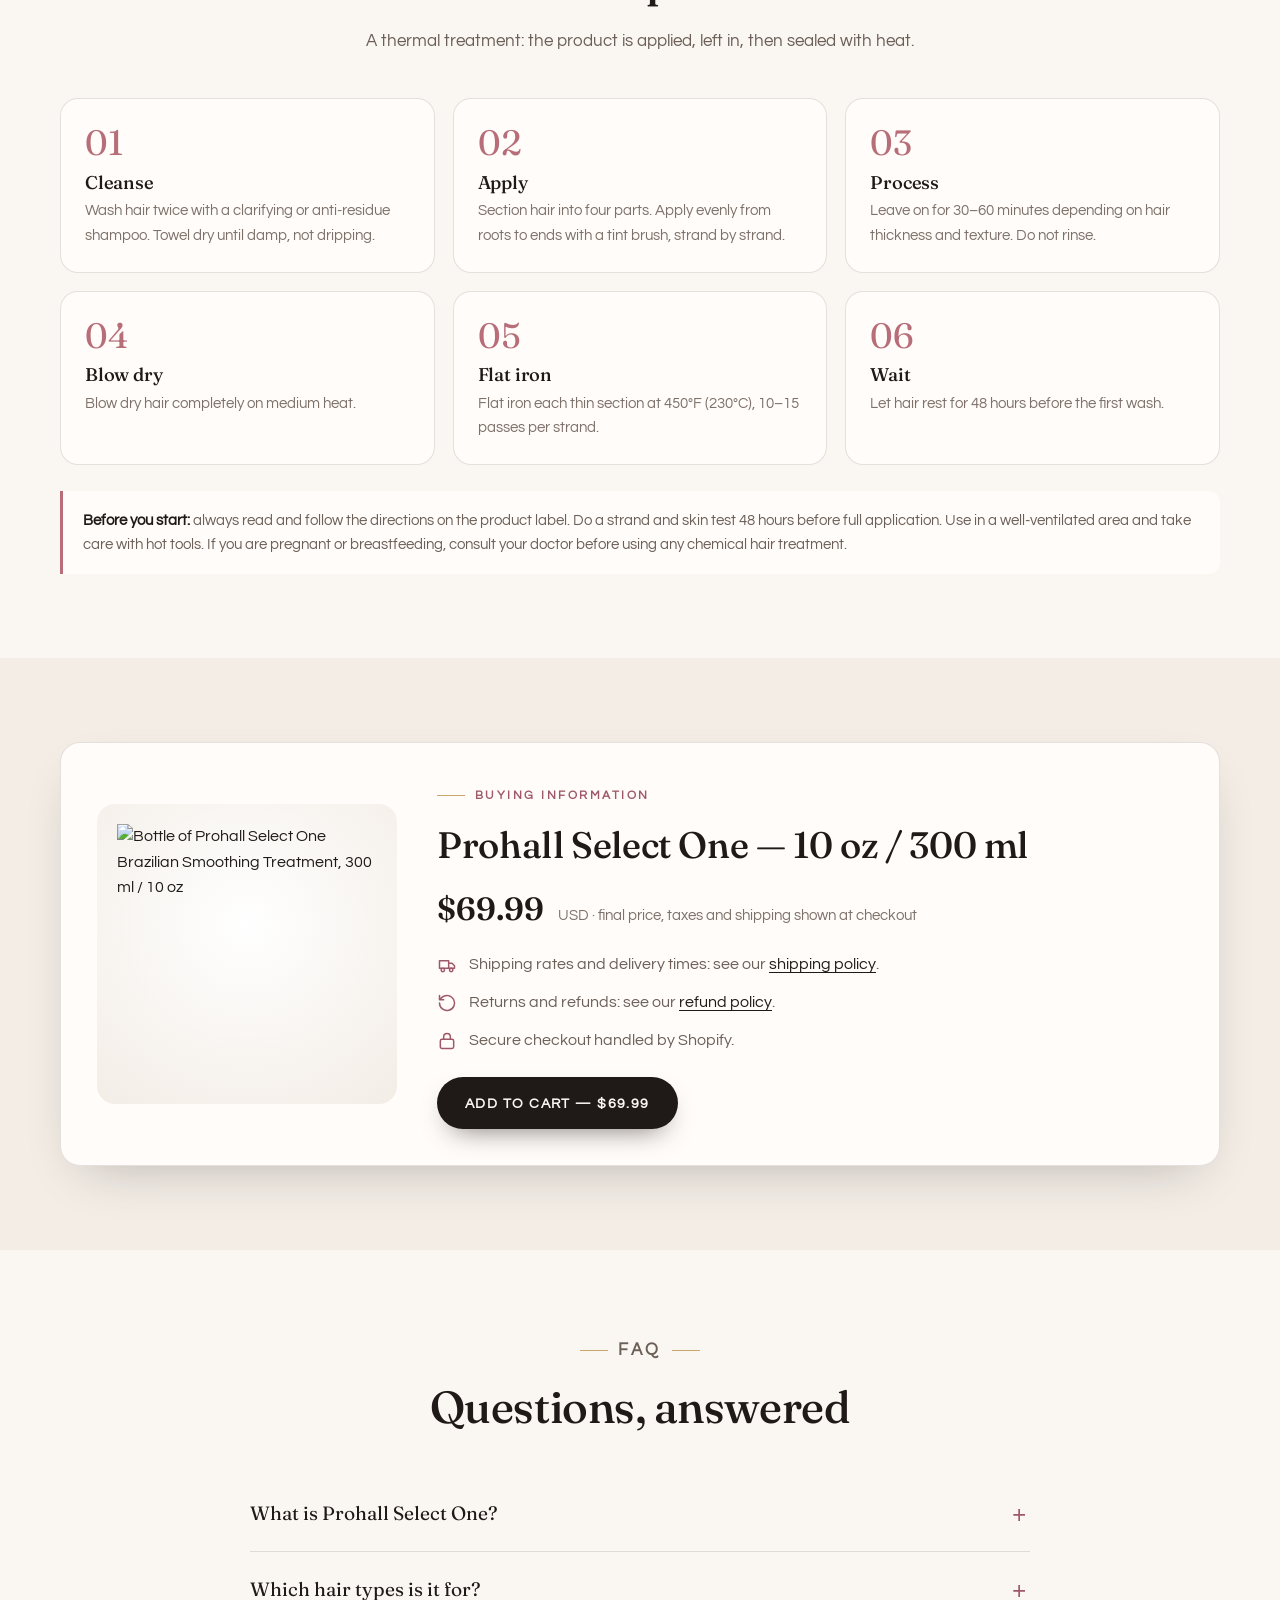
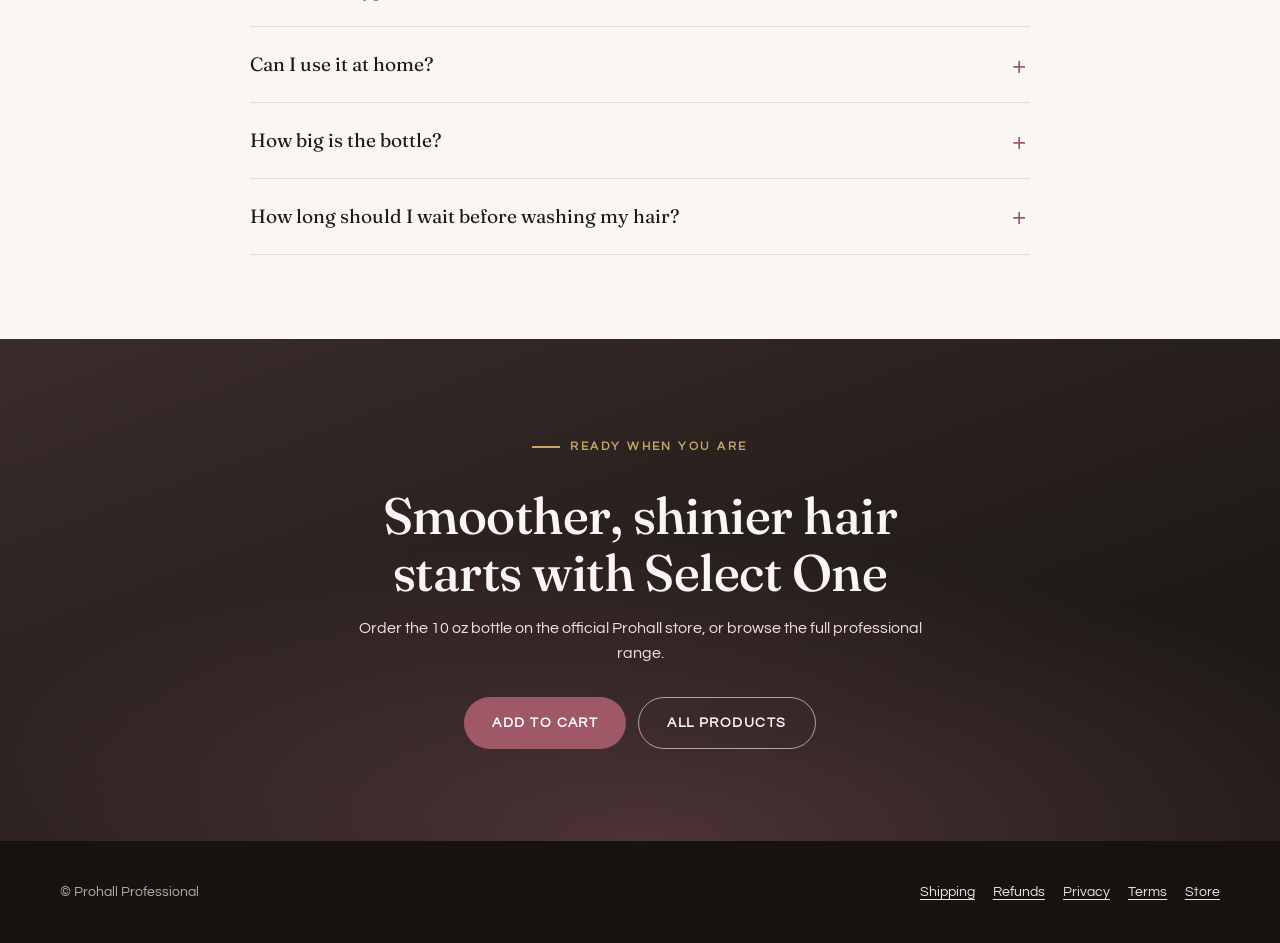
==== commit bc200207: "Add Meta Pixel and make every shop button add to cart - Meta Pixel 1762938528379464: PageView + View" ====
--- a/select-one/v1/a/index.html
+++ b/select-one/v1/a/index.html
@@ -12,8 +12,32 @@
   <link rel="stylesheet" href="https://fonts.googleapis.com/css2?family=Fraunces:ital,opsz,wght@0,9..144,400..700;1,9..144,400..700&family=Questrial&display=swap">
   <link rel="preload" as="image" href="https://cdn.shopify.com/s/files/1/0581/4065/5793/files/select-one-300ml-02.png?v=1778501764&width=900">
   <link rel="stylesheet" href="../assets/styles.css">
+  <!-- Meta Pixel 1762938528379464: PageView + ViewContent on load, AddToCart on add-to-cart clicks.
+       Purchase is sent by Shopify's Meta integration at checkout, never from this page. -->
+  <script>
+  !function(f,b,e,v,n,t,s){if(f.fbq)return;n=f.fbq=function(){n.callMethod?
+  n.callMethod.apply(n,arguments):n.queue.push(arguments)};if(!f._fbq)f._fbq=n;
+  n.push=n;n.loaded=!0;n.version='2.0';n.queue=[];t=b.createElement(e);t.async=!0;
+  t.src=v;s=b.getElementsByTagName(e)[0];s.parentNode.insertBefore(t,s)}(window,
+  document,'script','https://connect.facebook.net/en_US/fbevents.js');
+  fbq('init', '1762938528379464');
+  fbq('track', 'PageView');
+  (function () {
+    var P = {"ids": ["44396030230705"], "prices": {"44396030230705": 69.99}, "value": 69.99, "name": "Prohall Select One", "page": "select-one-v1-a", "variant": "A"};
+    var base = { content_type: 'product', content_name: P.name, currency: 'USD', landing_page: P.page, landing_variant: P.variant };
+    fbq('track', 'ViewContent', Object.assign({ content_ids: P.ids, value: P.value }, base));
+    document.addEventListener('click', function (e) {
+      var a = e.target && e.target.closest ? e.target.closest('a[href*="/cart/"]') : null;
+      var m = a && a.getAttribute('href').match(/\/cart\/(\d+):(\d+)/);
+      if (!m) return;
+      var qty = Number(m[2]);
+      fbq('track', 'AddToCart', Object.assign({ content_ids: [m[1]], num_items: qty, value: (P.prices[m[1]] || P.value) * qty }, base));
+    }, true);
+  })();
+  </script>
 </head>
 <body>
+  <noscript><img height="1" width="1" style="display:none" alt="" src="https://www.facebook.com/tr?id=1762938528379464&amp;ev=PageView&amp;noscript=1"></noscript>
   <a class="skip" href="#main">Skip to content</a>
 
   <div class="announce">Brazilian smoothing treatment · 10 oz / 300 ml</div>
@@ -25,7 +49,7 @@
         <a class="hide-sm" href="#benefits">Benefits</a>
         <a class="hide-sm" href="#how-to-use">How to use</a>
         <a class="hide-sm" href="#faq">FAQ</a>
-        <a class="btn btn-primary" href="https://shop.prohall.ai/products/prohall-select-one">Shop now</a>
+        <a class="btn btn-primary" href="https://shop.prohall.ai/cart/44396030230705:1">Add to cart</a>
       </nav>
     </div>
   </header>
@@ -46,8 +70,8 @@
           </div>
 
           <div class="cta-row">
-            <a class="btn btn-primary" href="https://shop.prohall.ai/products/prohall-select-one">
-              Shop Select One
+            <a class="btn btn-primary" href="https://shop.prohall.ai/cart/44396030230705:1">
+              Add to cart &mdash; $69.99
               <svg viewBox="0 0 24 24" fill="none" stroke="currentColor" stroke-width="2" stroke-linecap="round" stroke-linejoin="round" aria-hidden="true"><path d="M5 12h14M13 6l6 6-6 6"/></svg>
             </a>
             <a class="btn btn-ghost" href="#how-to-use">See how to use it</a>
@@ -124,7 +148,7 @@
             <li>All hair types</li>
             <li>Salon professionals and experienced at-home users</li>
           </ul>
-          <a class="btn btn-primary" href="https://shop.prohall.ai/products/prohall-select-one">Shop Select One</a>
+          <a class="btn btn-primary" href="https://shop.prohall.ai/cart/44396030230705:1">Add to cart</a>
         </div>
 
         <aside class="spec" aria-label="Product details">
@@ -224,8 +248,7 @@
               </li>
             </ul>
             <div class="cta-row">
-              <a class="btn btn-primary" href="https://shop.prohall.ai/cart/44396030230705:1">Buy now &mdash; $69.99</a>
-              <a class="btn btn-ghost" href="https://shop.prohall.ai/products/prohall-select-one">View product page</a>
+              <a class="btn btn-primary" href="https://shop.prohall.ai/cart/44396030230705:1">Add to cart &mdash; $69.99</a>
             </div>
           </div>
         </div>
@@ -271,7 +294,7 @@
         <h2 id="final-title">Smoother, shinier hair starts with Select One</h2>
         <p>Order the 10 oz bottle on the official Prohall store, or browse the full professional range.</p>
         <div class="cta-row">
-          <a class="btn btn-gold" href="https://shop.prohall.ai/products/prohall-select-one">Shop Select One</a>
+          <a class="btn btn-gold" href="https://shop.prohall.ai/cart/44396030230705:1">Add to cart</a>
           <a class="btn btn-ghost" href="https://shop.prohall.ai/collections/all">All products</a>
         </div>
       </div>
@@ -293,13 +316,10 @@
 
   <div class="sticky-buy">
     <span class="s-name"><strong>Select One</strong>$69.99 &middot; 10 oz</span>
-    <a class="btn btn-primary" href="https://shop.prohall.ai/products/prohall-select-one">Shop now</a>
+    <a class="btn btn-primary" href="https://shop.prohall.ai/cart/44396030230705:1">Add to cart</a>
   </div>
 
-  <!-- Split tracking: replace this tag with the EXACT one copied from
-       Split -> New run -> Install tracking. Same tag on A and B. -->
-  <script defer src="https://YOUR-TOOL-DOMAIN/external-landing.js"
-    data-split-experiment="EXPERIMENT-ID-FROM-DASHBOARD"
-    data-split-storefront="shop.prohall.ai"></script>
+  <!-- Split tracking (from Split -> New run -> Install tracking). Same tag on A and B. -->
+  <script defer src="https://split-ivory-one.vercel.app/external-landing.js" data-split-experiment="select-one-ed4a1070" data-split-storefront="shop.prohall.ai"></script>
 </body>
 </html>
